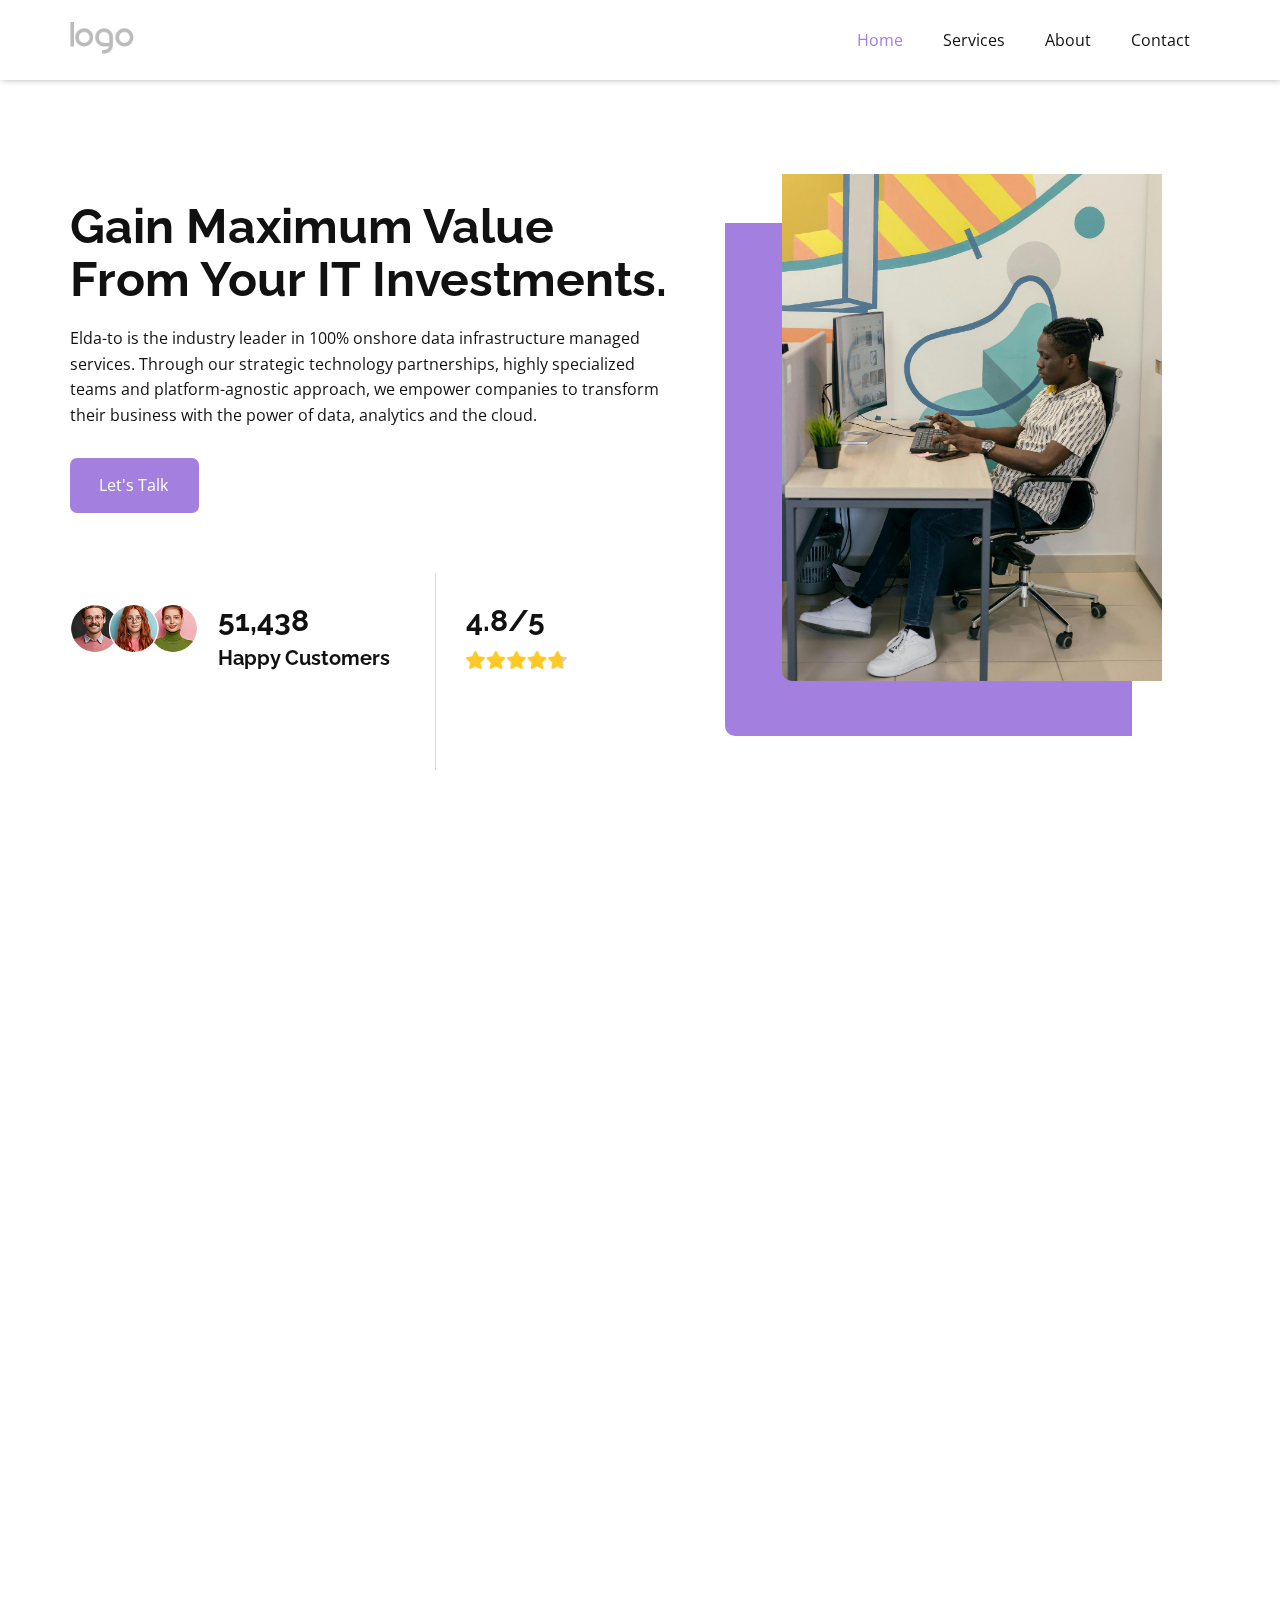
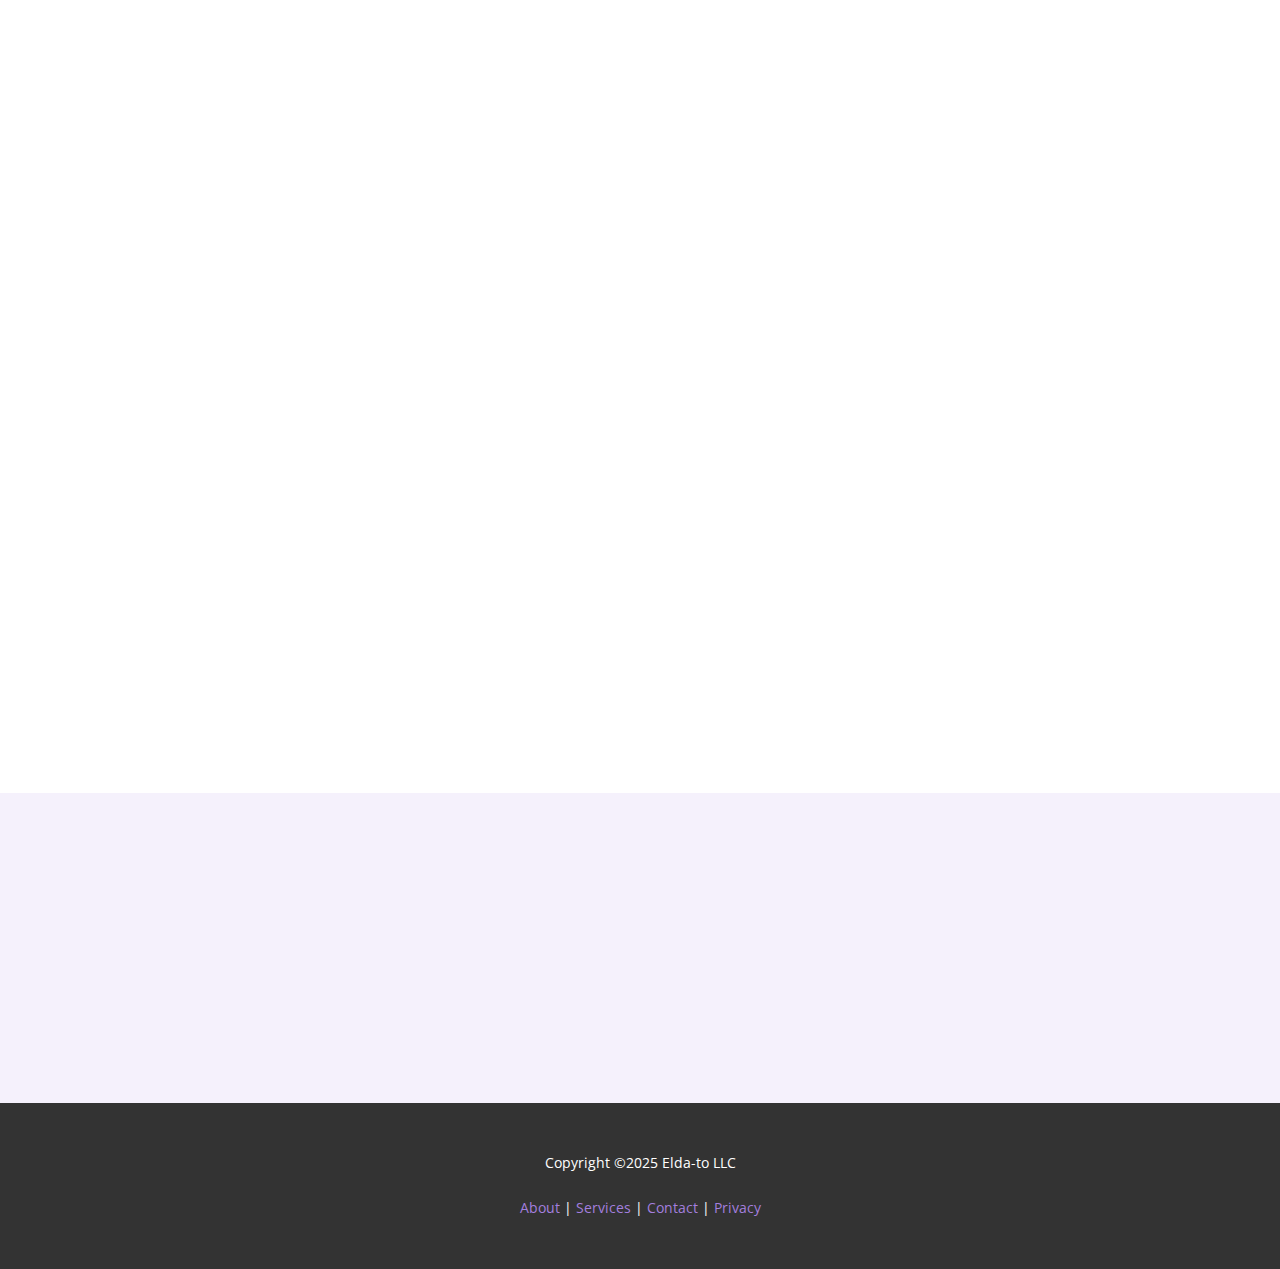
==== index.html @ 688929c7 "fix: footer and sitemap" ====
<!DOCTYPE html>
<html style="font-size: 16px;" lang="en"><head>
    <meta name="viewport" content="width=device-width, initial-scale=1.0">
    <meta charset="utf-8">
    <meta name="keywords" content="​We Provide Best Virtual Assistant Service, ​Simplify Your Work with a Virtual Assistant Company, ​Your Questions Answered, How It Works, Our Clients Say, ​Top Reasons to Partner With Us, ​Ready to Transform Your Productivity?, ​&nbsp;&nbsp;Let&amp;apos;s talk">
    <meta name="description" content="">
    <title>Home</title>
    <link rel="stylesheet" href="nicepage.css" media="screen">
<link rel="stylesheet" href="index.css" media="screen">
    <script class="u-script" type="text/javascript" src="jquery.js" defer=""></script>
    <script class="u-script" type="text/javascript" src="nicepage.js" defer=""></script>
    <meta name="generator" content="Nicepage 7.2.3, nicepage.com">
    
    
    
    
    
    
    <link id="u-theme-google-font" rel="stylesheet" href="https://fonts.googleapis.com/css?family=Raleway:100,100i,200,200i,300,300i,400,400i,500,500i,600,600i,700,700i,800,800i,900,900i|Open+Sans:300,300i,400,400i,500,500i,600,600i,700,700i,800,800i">
    <script type="application/ld+json">{
		"@context": "http://schema.org",
		"@type": "Organization",
		"name": "elda-to",
		"logo": "images/default-logo.png"
}</script>
    <meta name="theme-color" content="#a37fdf">
    <meta property="og:title" content="Home">
    <meta property="og:description" content="">
    <meta property="og:type" content="website">
  <meta data-intl-tel-input-cdn-path="intlTelInput/"></head>
  <body data-home-page="Home.html" data-home-page-title="Home" data-path-to-root="./" data-include-products="false" class="u-body u-xl-mode" data-lang="en"><header class="u-box-shadow u-clearfix u-header u-sticky u-sticky-c739 u-white u-header" id="sec-5bce"><div class="u-clearfix u-sheet u-valign-middle u-sheet-1">
        <a href="#" class="u-image u-logo u-image-1">
          <img src="images/default-logo.png" class="u-logo-image u-logo-image-1">
        </a>
        <nav class="u-menu u-menu-dropdown u-offcanvas u-menu-1">
          <div class="menu-collapse" style="font-size: 1rem; letter-spacing: 0px;">
            <a class="u-button-style u-custom-left-right-menu-spacing u-custom-padding-bottom u-custom-top-bottom-menu-spacing u-hamburger-link u-nav-link u-text-active-palette-1-base u-text-hover-palette-2-base" href="#">
              <svg class="u-svg-link" viewBox="0 0 24 24"><use xlink:href="#menu-hamburger"></use></svg>
              <svg class="u-svg-content" version="1.1" id="menu-hamburger" viewBox="0 0 16 16" x="0px" y="0px" xmlns:xlink="http://www.w3.org/1999/xlink" xmlns="http://www.w3.org/2000/svg"><g><rect y="1" width="16" height="2"></rect><rect y="7" width="16" height="2"></rect><rect y="13" width="16" height="2"></rect>
</g></svg>
            </a>
          </div>
          <div class="u-custom-menu u-nav-container">
            <ul class="u-nav u-unstyled u-nav-1"><li class="u-nav-item"><a class="u-button-style u-nav-link u-text-active-palette-1-base u-text-hover-palette-2-base" href="./" style="padding: 10px 20px;">Home</a>
</li><li class="u-nav-item"><a class="u-button-style u-nav-link u-text-active-palette-1-base u-text-hover-palette-2-base" href="#" style="padding: 10px 20px;">Services</a><div class="u-nav-popup"><ul class="u-h-spacing-20 u-nav u-unstyled u-v-spacing-10"><li class="u-nav-item"><a class="u-button-style u-nav-link u-white" href="Application.html">Application</a>
</li><li class="u-nav-item"><a class="u-button-style u-nav-link u-white" href="Cloud.html">Cloud</a>
</li><li class="u-nav-item"><a class="u-button-style u-nav-link u-white" href="Cybersecurity.html">Cybersecuity</a>
</li><li class="u-nav-item"><a class="u-button-style u-nav-link u-white" href="Database.html">Database</a>
</li><li class="u-nav-item"><a class="u-button-style u-nav-link u-white" href="Data-Analytics.html">Data Analytics</a>
</li></ul>
</div>
</li><li class="u-nav-item"><a class="u-button-style u-nav-link u-text-active-palette-1-base u-text-hover-palette-2-base" href="About.html" style="padding: 10px 20px;">About</a>
</li><li class="u-nav-item"><a class="u-button-style u-nav-link u-text-active-palette-1-base u-text-hover-palette-2-base" href="Contact.html" style="padding: 10px 20px;">Contact</a>
</li></ul>
          </div>
          <div class="u-custom-menu u-nav-container-collapse">
            <div class="u-black u-container-style u-inner-container-layout u-opacity u-opacity-95 u-sidenav">
              <div class="u-inner-container-layout u-sidenav-overflow">
                <div class="u-menu-close"></div>
                <ul class="u-align-center u-nav u-popupmenu-items u-unstyled u-nav-3"><li class="u-nav-item"><a class="u-button-style u-nav-link" href="./">Home</a>
</li><li class="u-nav-item"><a class="u-button-style u-nav-link" href="#">Services</a><div class="u-nav-popup"><ul class="u-h-spacing-20 u-nav u-unstyled u-v-spacing-10"><li class="u-nav-item"><a class="u-button-style u-nav-link" href="Application.html">Application</a>
</li><li class="u-nav-item"><a class="u-button-style u-nav-link" href="Cloud.html">Cloud</a>
</li><li class="u-nav-item"><a class="u-button-style u-nav-link" href="Cybersecurity.html">Cybersecuity</a>
</li><li class="u-nav-item"><a class="u-button-style u-nav-link" href="Database.html">Database</a>
</li><li class="u-nav-item"><a class="u-button-style u-nav-link" href="Data-Analytics.html">Data Analytics</a>
</li></ul>
</div>
</li><li class="u-nav-item"><a class="u-button-style u-nav-link" href="About.html">About</a>
</li><li class="u-nav-item"><a class="u-button-style u-nav-link" href="Contact.html">Contact</a>
</li></ul>
              </div>
            </div>
            <div class="u-black u-menu-overlay u-opacity u-opacity-70"></div>
          </div>
        </nav>
      </div><style class="u-sticky-style" data-style-id="c739">.u-sticky-fixed.u-sticky-c739, .u-body.u-sticky-fixed .u-sticky-c739 {
box-shadow: 5px 5px 20px 0 rgba(0,0,0,0.4) !important
}</style></header>
    <section class="u-clearfix u-container-align-center u-section-1" id="sec-f0ff">
      <div class="u-clearfix u-sheet u-sheet-1">
        <div class="data-layout-selected u-clearfix u-expanded-width u-layout-wrap u-layout-wrap-1">
          <div class="u-layout">
            <div class="u-layout-row">
              <div class="u-size-31-sm u-size-31-xs u-size-33-lg u-size-33-xl u-size-60-md">
                <div class="u-layout-col">
                  <div class="u-size-40">
                    <div class="u-layout-row">
                      <div class="u-container-style u-layout-cell u-size-60 u-layout-cell-1" data-animation-name="customAnimationIn" data-animation-duration="1500" data-animation-delay="200">
                        <div class="u-container-layout u-valign-middle u-container-layout-1">
                          <h2 class="u-text u-text-default u-text-1"> Gain Maximum Value From Your IT Investments.</h2>
                          <p class="u-text u-text-default u-text-2"> Elda-to is the industry leader in 100% onshore data infrastructure managed services. Through our strategic technology partnerships, highly specialized teams and platform-agnostic approach, we empower companies to transform their business with the power of data, analytics and the cloud.</p>
                          <a href="Contact.html" data-page-id="219253761" class="u-btn u-button-style u-radius u-btn-1">Let's Talk</a>
                        </div>
                      </div>
                    </div>
                  </div>
                  <div class="u-size-20">
                    <div class="u-layout-row">
                      <div class="u-container-style u-layout-cell u-size-35 u-layout-cell-2" data-animation-name="customAnimationIn" data-animation-duration="1500" data-animation-delay="500">
                        <div class="u-border-1 u-border-grey-15 u-border-no-bottom u-border-no-left u-border-no-top u-container-layout u-container-layout-2">
                          <img class="u-image u-image-contain u-image-default u-preserve-proportions u-image-1" src="images/items4.png" alt="" data-image-width="208" data-image-height="81">
                          <h3 class="u-text u-text-3" data-animation-name="counter" data-animation-event="scroll" data-animation-duration="3000"> 64,739</h3>
                          <h5 class="u-text u-text-4"> Happy Customers</h5>
                        </div>
                      </div>
                      <div class="u-container-style u-layout-cell u-size-25 u-layout-cell-3" data-animation-name="customAnimationIn" data-animation-duration="1500" data-animation-delay="500">
                        <div class="u-container-layout u-container-layout-3">
                          <h3 class="u-text u-text-default u-text-5"> 4.8/5</h3>
                          <img class="u-image u-image-contain u-image-default u-preserve-proportions u-image-2" src="images/stars.png" alt="" data-image-width="236" data-image-height="42">
                        </div>
                      </div>
                    </div>
                  </div>
                </div>
              </div>
              <div class="u-size-27-lg u-size-27-xl u-size-29-sm u-size-29-xs u-size-60-md">
                <div class="u-layout-col">
                  <div class="u-container-style u-layout-cell u-size-60 u-layout-cell-4">
                    <div class="u-container-layout u-valign-middle u-container-layout-4">
                      <div class="custom-expanded u-palette-1-base u-radius u-shape u-shape-round u-shape-1" data-animation-name="customAnimationIn" data-animation-duration="1500" data-animation-delay="500"></div>
                      <img class="u-image u-image-round u-radius u-image-3" src="images/pexels-mikhail-nilov-9301398.jpg" alt="" data-image-width="3621" data-image-height="5431" data-animation-name="flipIn" data-animation-duration="1200" data-animation-delay="0" data-animation-direction="X">
                    </div>
                  </div>
                </div>
              </div>
            </div>
          </div>
        </div>
      </div>
    </section>
    <section class="u-clearfix u-container-align-center u-section-2" id="sec-e104">
      <div class="u-clearfix u-sheet u-valign-middle u-sheet-1">
        <div class="data-layout-selected u-clearfix u-expanded-width u-gutter-24 u-layout-wrap u-layout-wrap-1">
          <div class="u-gutter-0 u-layout">
            <div class="u-layout-col">
              <div class="u-size-30">
                <div class="u-layout-row">
                  <div class="u-container-style u-layout-cell u-size-20 u-size-30-md u-layout-cell-1" data-animation-name="flipIn" data-animation-duration="1500" data-animation-delay="800" data-animation-direction="X">
                    <div class="u-container-layout u-valign-middle u-container-layout-1">
                      <h3 class="u-text u-text-default u-text-palette-1-base u-text-1"> Our Services<br>
                        <br>
                      </h3>
                      <p class="u-text u-text-default u-text-2">Experience the full potential of your business with Elda-to solutions. We provide unparalleled expertise across database, cloud, and business intelligence services.</p>
                      <a href="Contact.html" data-page-id="219253761" class="u-btn u-button-style u-radius u-btn-1"> Get started</a>
                    </div>
                  </div>
                  <div class="u-container-style u-layout-cell u-size-20 u-size-30-md u-layout-cell-2" data-animation-name="customAnimationIn" data-animation-duration="1200" data-animation-delay="0">
                    <div class="u-border-2 u-border-grey-10 u-container-layout u-valign-top u-container-layout-2">
                      <span class="u-align-left u-file-icon u-icon u-text-palette-1-base u-icon-1">
                        <img src="images/8111527-cfa0e75b.png" alt="">
                      </span>
                      <h4 class="u-align-left u-text u-text-default u-text-palette-1-base u-text-3">Cloud Services</h4>
                      <p class="u-align-left u-text u-text-default u-text-4">Get&nbsp;the expertise, insights and support you need to conquer the cloud with confidence.</p>
                      <a href="Cloud.html" data-page-id="80880388" class="u-active-none u-align-left u-border-active-palette-1-base u-border-hover-palette-1-base u-border-none u-btn u-button-style u-hover-none u-none u-text-active-black u-text-hover-black u-text-palette-1-base u-btn-2"> Learn More&nbsp;&nbsp;<span class="u-file-icon u-icon u-text-palette-1-base">
                          <img src="images/3.png" alt="">
                        </span>
                      </a>
                    </div>
                  </div>
                  <div class="u-container-style u-layout-cell u-size-20 u-size-60-md u-layout-cell-3" data-animation-name="customAnimationIn" data-animation-duration="1200" data-animation-delay="0">
                    <div class="u-border-2 u-border-grey-10 u-container-layout u-valign-top u-container-layout-3">
                      <span class="u-align-left u-file-icon u-icon u-text-palette-1-base u-icon-3">
                        <img src="images/15113284-93c023cd.png" alt="">
                      </span>
                      <h4 class="u-align-left u-text u-text-default u-text-palette-1-base u-text-5">Database Services</h4>
                      <p class="u-align-left u-text u-text-default u-text-6">Turn your database in into a poowerful differentiator with Elda-to's flexible, fully managed database service.</p>
                      <a href="Database.html" data-page-id="51917770" class="u-active-none u-align-left u-border-active-palette-1-base u-border-hover-palette-1-base u-border-none u-btn u-button-style u-hover-none u-none u-text-active-black u-text-hover-black u-text-palette-1-base u-btn-3"> Learn More&nbsp;&nbsp;<span class="u-file-icon u-icon u-text-palette-1-base">
                          <img src="images/3.png" alt="">
                        </span>
                      </a>
                    </div>
                  </div>
                </div>
              </div>
              <div class="u-size-30">
                <div class="u-layout-row">
                  <div class="u-container-style u-layout-cell u-size-20 u-size-30-md u-layout-cell-4" data-animation-name="customAnimationIn" data-animation-duration="1500" data-animation-delay="500">
                    <div class="u-border-2 u-border-grey-10 u-container-layout u-valign-top u-container-layout-4">
                      <span class="u-align-left u-file-icon u-icon u-text-palette-1-base u-icon-5">
                        <img src="images/686317-ca04ed73.png" alt="">
                      </span>
                      <h4 class="u-align-left u-text u-text-default u-text-palette-1-base u-text-7">Application Services</h4>
                      <p class="u-align-left u-text u-text-default u-text-8">Maximize the impact of your business-critical applications with Elda-to's application managed services. </p>
                      <a href="Application.html" data-page-id="307401505" class="u-active-none u-align-left u-border-active-palette-1-base u-border-hover-palette-1-base u-border-none u-btn u-button-style u-hover-none u-none u-text-active-black u-text-hover-black u-text-palette-1-base u-btn-4"> Learn More&nbsp;&nbsp;<span class="u-file-icon u-icon u-text-palette-1-base">
                          <img src="images/3.png" alt="">
                        </span>
                      </a>
                    </div>
                  </div>
                  <div class="u-container-style u-layout-cell u-size-20 u-size-30-md u-layout-cell-5" data-animation-name="customAnimationIn" data-animation-duration="1500" data-animation-delay="500">
                    <div class="u-border-2 u-border-grey-10 u-container-layout u-valign-top u-container-layout-5">
                      <span class="u-align-left u-file-icon u-icon u-text-palette-1-base u-icon-7">
                        <img src="images/1369153-c7413573.png" alt="">
                      </span>
                      <h4 class="u-align-left u-text u-text-default u-text-palette-1-base u-text-9">Data Analytics Services</h4>
                      <p class="u-align-left u-text u-text-default u-text-10">Turn business-critical data into actionable insights with Elda-to's data analytics and reporting services.</p>
                      <a href="Data-Analytics.html" data-page-id="51794098" class="u-active-none u-align-left u-border-active-palette-1-base u-border-hover-palette-1-base u-border-none u-btn u-button-style u-hover-none u-none u-text-active-black u-text-hover-black u-text-palette-1-base u-btn-5"> Learn More&nbsp;&nbsp;<span class="u-file-icon u-icon u-text-palette-1-base">
                          <img src="images/3.png" alt="">
                        </span>
                      </a>
                    </div>
                  </div>
                  <div class="u-container-style u-layout-cell u-size-20 u-size-60-md u-layout-cell-6" data-animation-name="customAnimationIn" data-animation-duration="1500" data-animation-delay="500">
                    <div class="u-border-2 u-border-grey-10 u-container-layout u-valign-top u-container-layout-6">
                      <span class="u-align-left u-file-icon u-icon u-text-palette-1-base u-icon-9">
                        <img src="images/1858338-1f2c8a04.png" alt="">
                      </span>
                      <h4 class="u-align-left u-text u-text-default u-text-palette-1-base u-text-11">Cybersecurity</h4>
                      <p class="u-align-left u-text u-text-default u-text-12">Get&nbsp;industry knowledge and proven methodologies for building resilient security programs .</p>
                      <a href="Cybersecurity.html" data-page-id="830606397" class="u-active-none u-align-left u-border-active-palette-1-base u-border-hover-palette-1-base u-border-none u-btn u-button-style u-hover-none u-none u-text-active-black u-text-hover-black u-text-palette-1-base u-btn-6"> Learn More&nbsp;&nbsp;<span class="u-file-icon u-icon u-text-palette-1-base">
                          <img src="images/3.png" alt="">
                        </span>
                      </a>
                    </div>
                  </div>
                </div>
              </div>
            </div>
          </div>
        </div>
      </div>
    </section>
    <section class="u-clearfix u-container-align-left-md u-container-align-left-sm u-container-align-left-xs u-section-3" id="carousel_5526">
      <div class="u-clearfix u-sheet u-sheet-1">
        <div class="u-container-style u-expanded-width-md u-expanded-width-xs u-group u-shape-rectangle u-group-1" data-animation-name="customAnimationIn" data-animation-duration="1500" data-animation-delay="500">
          <div class="u-container-layout u-container-layout-1">
            <div class="custom-expanded u-palette-1-base u-radius u-shape u-shape-round u-shape-1"></div>
            <img class="u-image u-image-round u-radius u-image-1" src="images/pexels-divinetechygirl-1181496.jpg" alt="" data-image-width="4016" data-image-height="6016">
          </div>
        </div>
        <h2 class="u-align-left-md u-align-left-sm u-align-left-xs u-text u-text-1" data-animation-name="customAnimationIn" data-animation-duration="1500" data-animation-delay="700">The Core Values Behind Americas #1 DBA &amp; Cloud MSP</h2>
        <p class="u-align-left-md u-align-left-sm u-align-left-xs u-text u-text-2" data-animation-name="customAnimationIn" data-animation-duration="1500" data-animation-delay="500"> At Elda-to, we're dedicated to providing the best onshore DBA&nbsp;and cloud services possible. Here are the core values that drive our efforts and spark innovation for our clients.</p>
        <div class="u-expanded-width-md u-expanded-width-sm u-expanded-width-xs u-list u-list-1">
          <div class="u-repeater u-repeater-1">
            <div class="u-container-align-left u-container-style u-list-item u-repeater-item u-list-item-1" data-animation-name="customAnimationIn" data-animation-duration="1500" data-animation-delay="500">
              <div class="u-container-layout u-similar-container u-valign-top u-container-layout-2">
                <p class="u-align-left u-text u-text-3"> &nbsp;<span class="u-file-icon u-icon u-text-palette-1-base u-icon-1">
                    <img src="images/152352-d43c6772.png" alt="">
                  </span> Dedication
                </p>
              </div>
            </div>
            <div class="u-container-align-left u-container-style u-list-item u-repeater-item u-list-item-2" data-animation-name="customAnimationIn" data-animation-duration="1500" data-animation-delay="500">
              <div class="u-container-layout u-similar-container u-valign-top u-container-layout-3">
                <p class="u-align-left u-text u-text-4"> &nbsp;<span class="u-file-icon u-icon u-text-palette-1-base u-icon-2">
                    <img src="images/152352-d43c6772.png" alt="">
                  </span>&nbsp;​​Flexibility
                </p>
              </div>
            </div>
            <div class="u-container-align-left u-container-style u-list-item u-repeater-item u-list-item-3" data-animation-name="customAnimationIn" data-animation-duration="1500" data-animation-delay="500">
              <div class="u-container-layout u-similar-container u-valign-top u-container-layout-4">
                <p class="u-align-left u-text u-text-5"> &nbsp;<span class="u-file-icon u-icon u-text-palette-1-base u-icon-3">
                    <img src="images/152352-d43c6772.png" alt="">
                  </span>&nbsp;​Accountability
                </p>
              </div>
            </div>
            <div class="u-container-align-left u-container-style u-list-item u-repeater-item u-list-item-4" data-animation-name="customAnimationIn" data-animation-duration="1500" data-animation-delay="500">
              <div class="u-container-layout u-similar-container u-valign-top u-container-layout-5">
                <p class="u-align-left u-text u-text-6"> &nbsp;<span class="u-file-icon u-icon u-text-palette-1-base u-icon-4">
                    <img src="images/152352-d43c6772.png" alt="">
                  </span>&nbsp;​Teamwork
                </p>
              </div>
            </div>
          </div>
        </div>
        <a href="About.html" data-page-id="8295660" class="u-align-left-md u-align-left-sm u-align-left-xs u-btn u-button-style u-radius u-btn-1" data-animation-name="customAnimationIn" data-animation-duration="1500" data-animation-delay="200"> About Us</a>
      </div>
    </section>
    <section class="u-clearfix u-container-align-center u-palette-1-light-3 u-valign-middle u-section-4" id="carousel_cd14">
      <div class="custom-expanded u-list u-list-1">
        <div class="u-repeater u-repeater-1">
          <div class="u-container-style u-list-item u-repeater-item u-list-item-1" data-animation-name="customAnimationIn" data-animation-duration="1000" data-animation-delay="200">
            <div class="u-container-layout u-similar-container u-valign-middle-sm u-valign-middle-xs u-container-layout-1">
              <h3 class="u-align-left u-text u-text-palette-1-base u-text-1" data-animation-name="counter" data-animation-event="scroll" data-animation-duration="250">5x</h3>
              <h6 class="u-align-left u-text u-text-2"> More IT projects completed with our Fractional CIO over 2 years for a specialty insurance provider.</h6>
            </div>
          </div>
          <div class="u-container-align-left u-container-style u-list-item u-repeater-item u-list-item-2" data-animation-name="customAnimationIn" data-animation-duration="1000" data-animation-delay="200">
            <div class="u-container-layout u-similar-container u-valign-middle-sm u-valign-middle-xs u-container-layout-2">
              <h3 class="u-align-left u-text u-text-palette-1-base u-text-3" data-animation-name="counter" data-animation-event="scroll" data-animation-duration="250">60%</h3>
              <h6 class="u-align-left u-text u-text-4"> Savings in staffing costs incurred by nonprofit organizations utilizing cross-database team support.</h6>
            </div>
          </div>
          <div class="u-container-style u-list-item u-repeater-item u-list-item-3" data-animation-name="customAnimationIn" data-animation-duration="1000" data-animation-delay="200">
            <div class="u-container-layout u-similar-container u-valign-middle-sm u-valign-middle-xs u-container-layout-3">
              <h3 class="u-align-left u-text u-text-palette-1-base u-text-5" data-animation-name="counter" data-animation-event="scroll" data-animation-duration="250">$50k</h3>
              <h6 class="u-align-left u-text u-text-6"> Cost avoidance by utility companies identified through an Oracle licensing pre-compliance audit.</h6>
            </div>
          </div>
          <div class="u-container-style u-list-item u-repeater-item u-list-item-4" data-animation-name="customAnimationIn" data-animation-duration="1000" data-animation-delay="200">
            <div class="u-container-layout u-similar-container u-valign-middle-sm u-valign-middle-xs u-container-layout-4">
              <h3 class="u-align-left u-text u-text-palette-1-base u-text-7" data-animation-name="counter" data-animation-event="scroll" data-animation-duration="250">70%</h3>
              <h6 class="u-align-left u-text u-text-8"> Improvement in performance tuning and query optimization for multinational specialty insurance provider.</h6>
            </div>
          </div>
        </div>
      </div>
    </section>
    
    
    
    <footer class="u-align-center u-clearfix u-container-align-center u-footer u-grey-80 u-footer" id="sec-553b"><div class="u-clearfix u-sheet u-sheet-1">
        <p class="u-small-text u-text u-text-variant u-text-1">Copyright ​©2025 <a href="./" data-page-id="727101543" class="u-active-none u-border-none u-btn u-button-link u-button-style u-hover-none u-none u-text-white u-btn-1">Elda-to LLC</a>
          <br>
          <br>
          <a href="About.html" data-page-id="8295660" class="u-active-none u-border-none u-btn u-button-link u-button-style u-hover-none u-none u-text-palette-1-base u-btn-2">About </a>| <a href="./#sec-e104" data-page-id="727101543" class="u-active-none u-border-none u-btn u-button-link u-button-style u-hover-none u-none u-text-palette-1-base u-btn-3">Services</a> | <a href="Contact.html" data-page-id="219253761" class="u-active-none u-border-none u-btn u-button-link u-button-style u-hover-none u-none u-text-palette-1-base u-btn-4">Contact</a> |&nbsp;<a href="Privacy-Policy.html" data-page-id="17024920" class="u-active-none u-border-none u-btn u-button-link u-button-style u-hover-none u-none u-text-palette-1-base u-btn-5">Privacy</a>
        </p>
      </div></footer>
  
</body></html>
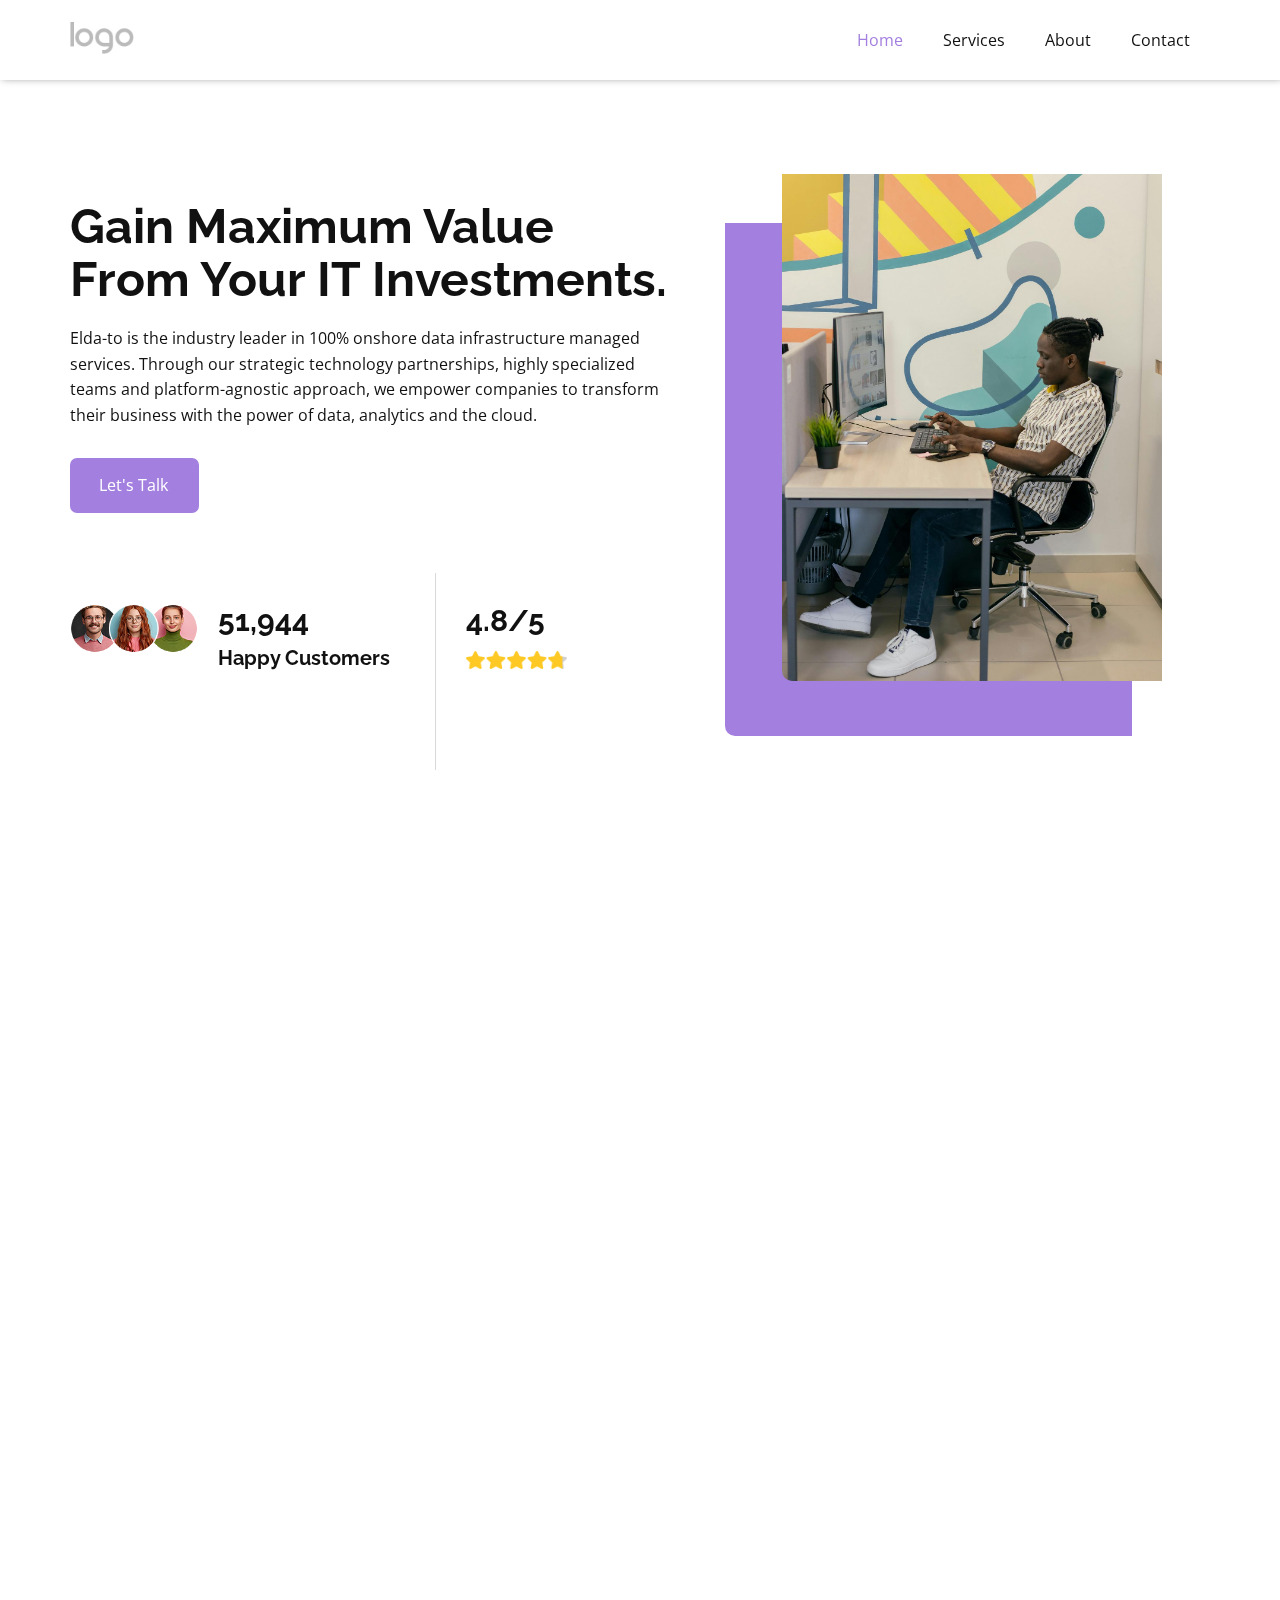
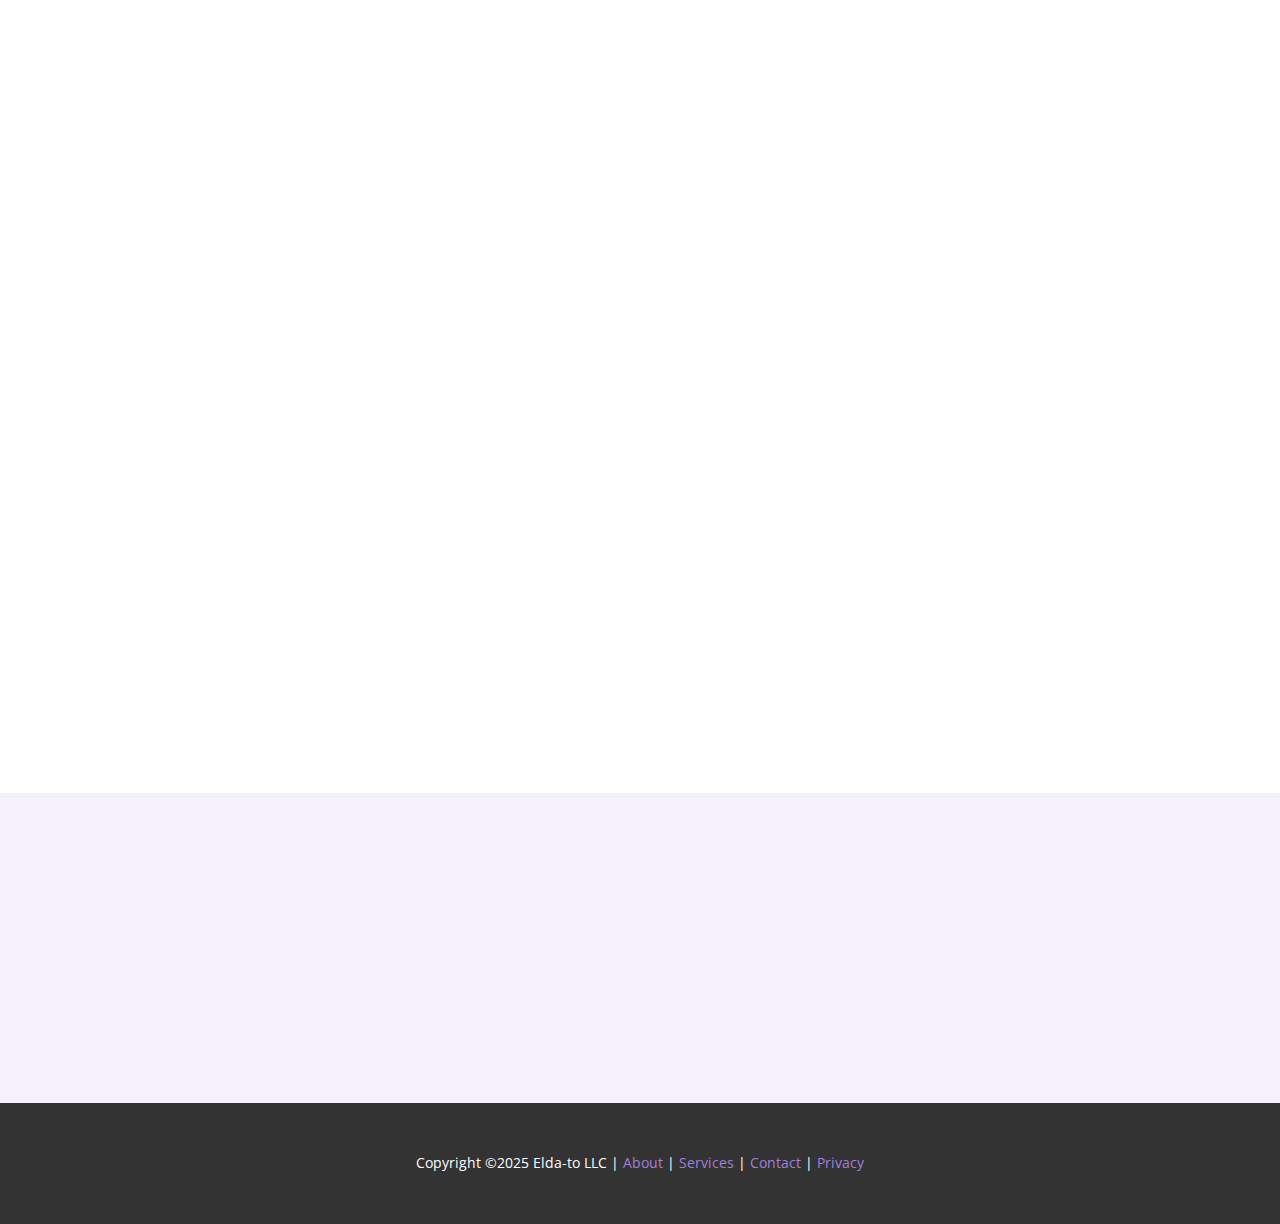
==== commit 9736e0f0: "fix: footer and sitemap" ====
--- a/index.html
+++ b/index.html
@@ -302,11 +302,8 @@
     
     
     
-    <footer class="u-align-center u-clearfix u-container-align-center u-footer u-grey-80 u-footer" id="sec-553b"><div class="u-clearfix u-sheet u-sheet-1">
-        <p class="u-small-text u-text u-text-variant u-text-1">Copyright ​©2025 <a href="./" data-page-id="727101543" class="u-active-none u-border-none u-btn u-button-link u-button-style u-hover-none u-none u-text-white u-btn-1">Elda-to LLC</a>
-          <br>
-          <br>
-          <a href="About.html" data-page-id="8295660" class="u-active-none u-border-none u-btn u-button-link u-button-style u-hover-none u-none u-text-palette-1-base u-btn-2">About </a>| <a href="./#sec-e104" data-page-id="727101543" class="u-active-none u-border-none u-btn u-button-link u-button-style u-hover-none u-none u-text-palette-1-base u-btn-3">Services</a> | <a href="Contact.html" data-page-id="219253761" class="u-active-none u-border-none u-btn u-button-link u-button-style u-hover-none u-none u-text-palette-1-base u-btn-4">Contact</a> |&nbsp;<a href="Privacy-Policy.html" data-page-id="17024920" class="u-active-none u-border-none u-btn u-button-link u-button-style u-hover-none u-none u-text-palette-1-base u-btn-5">Privacy</a>
+    <footer class="u-align-center u-clearfix u-footer u-grey-80 u-footer" id="sec-553b"><div class="u-clearfix u-sheet u-sheet-1">
+        <p class="u-align-center u-small-text u-text u-text-variant u-text-1">Copyright ​©2025 <a href="./" data-page-id="727101543" class="u-active-none u-border-none u-btn u-button-link u-button-style u-hover-none u-none u-text-white u-btn-1">Elda-to LLC</a>&nbsp;|&nbsp;<a href="About.html" data-page-id="8295660" class="u-active-none u-border-none u-btn u-button-link u-button-style u-hover-none u-none u-text-palette-1-base u-btn-2">About </a>| <a href="./#sec-e104" data-page-id="727101543" class="u-active-none u-border-none u-btn u-button-link u-button-style u-hover-none u-none u-text-palette-1-base u-btn-3">Services</a> | <a href="Contact.html" data-page-id="219253761" class="u-active-none u-border-none u-btn u-button-link u-button-style u-hover-none u-none u-text-palette-1-base u-btn-4">Contact</a> |&nbsp;<a href="Privacy-Policy.html" data-page-id="17024920" class="u-active-none u-border-none u-btn u-button-link u-button-style u-hover-none u-none u-text-palette-1-base u-btn-5">Privacy</a>
         </p>
       </div></footer>
   
--- a/nicepage.css
+++ b/nicepage.css
@@ -44122,7 +44122,7 @@
 }
 
 .u-footer .u-text-1 {
-  width: 417px;
+  width: 503px;
   margin: 49px auto;
 }
 
@@ -44155,6 +44155,10 @@
   .u-footer .u-sheet-1 {
     min-height: 99px;
   }
+
+  .u-footer .u-text-1 {
+    width: 503px;
+  }
 }
 @media (max-width: 991px) {
   .u-footer .u-sheet-1 {
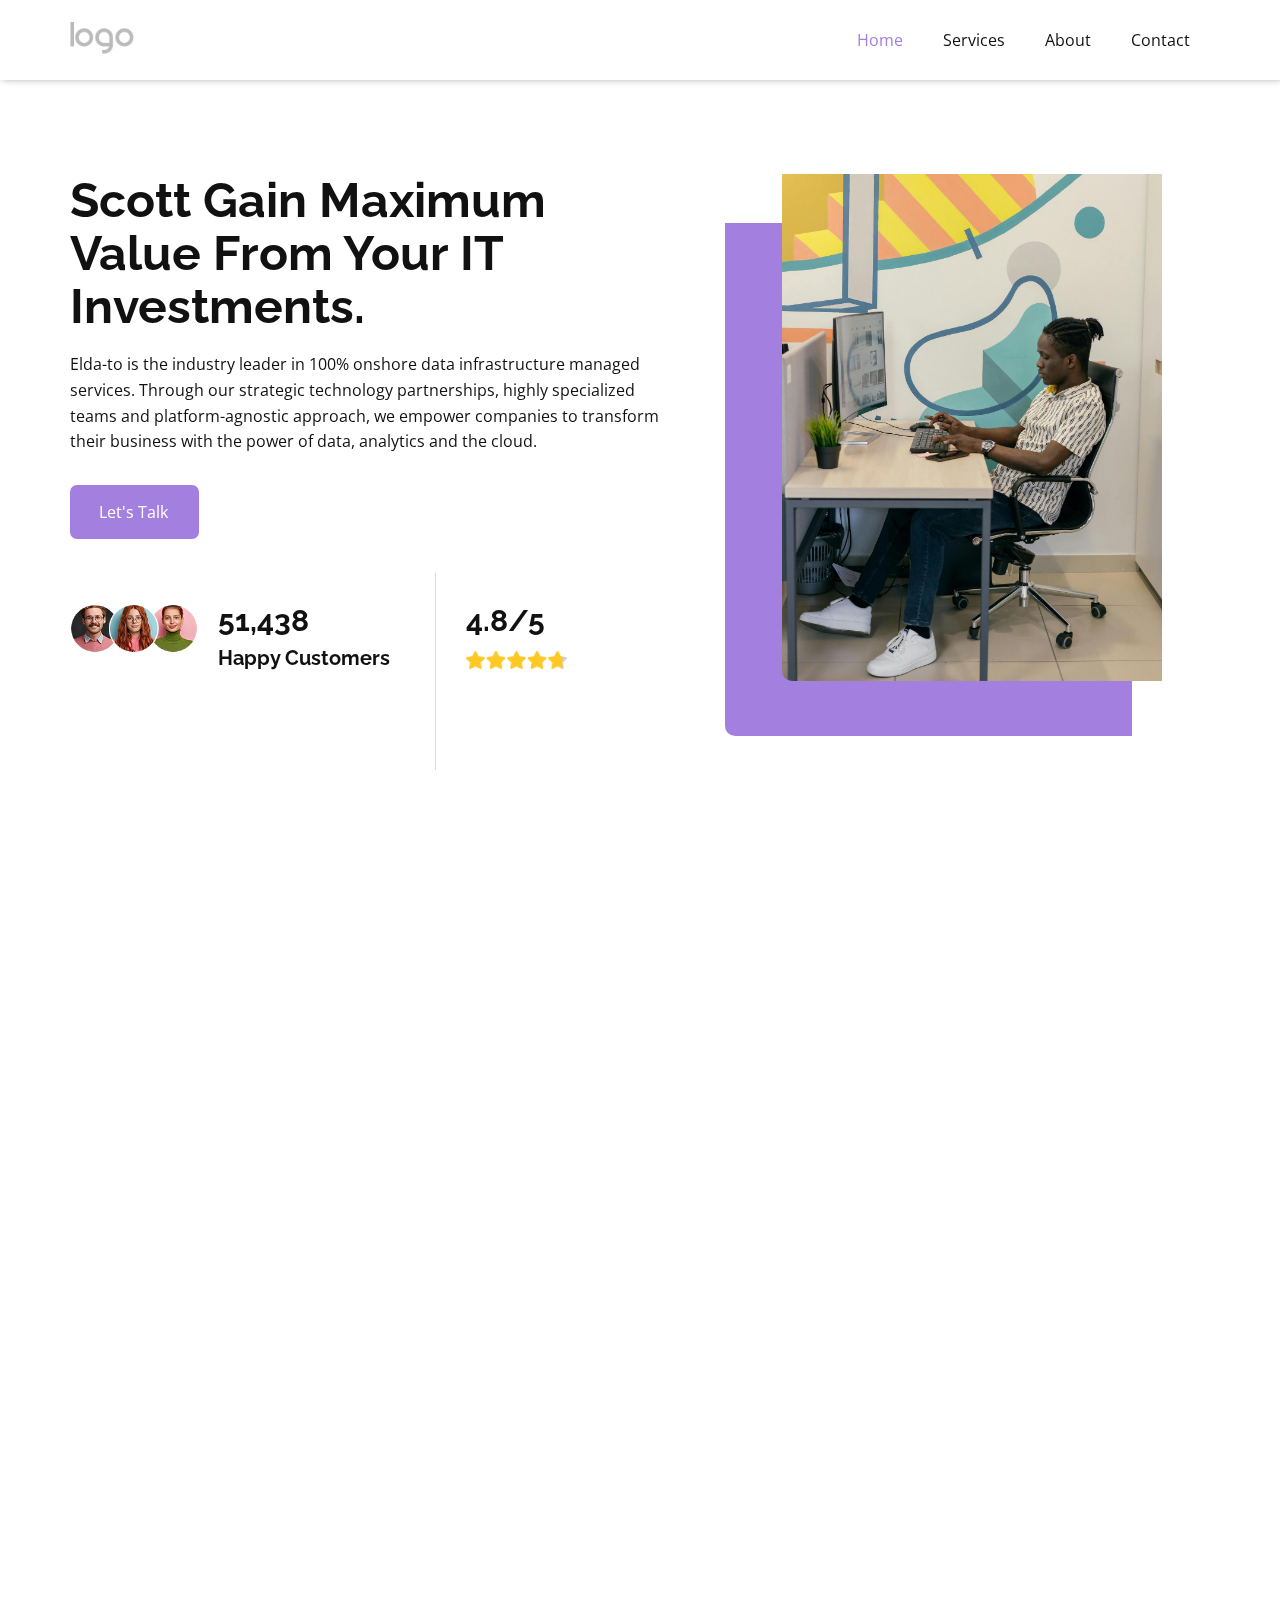
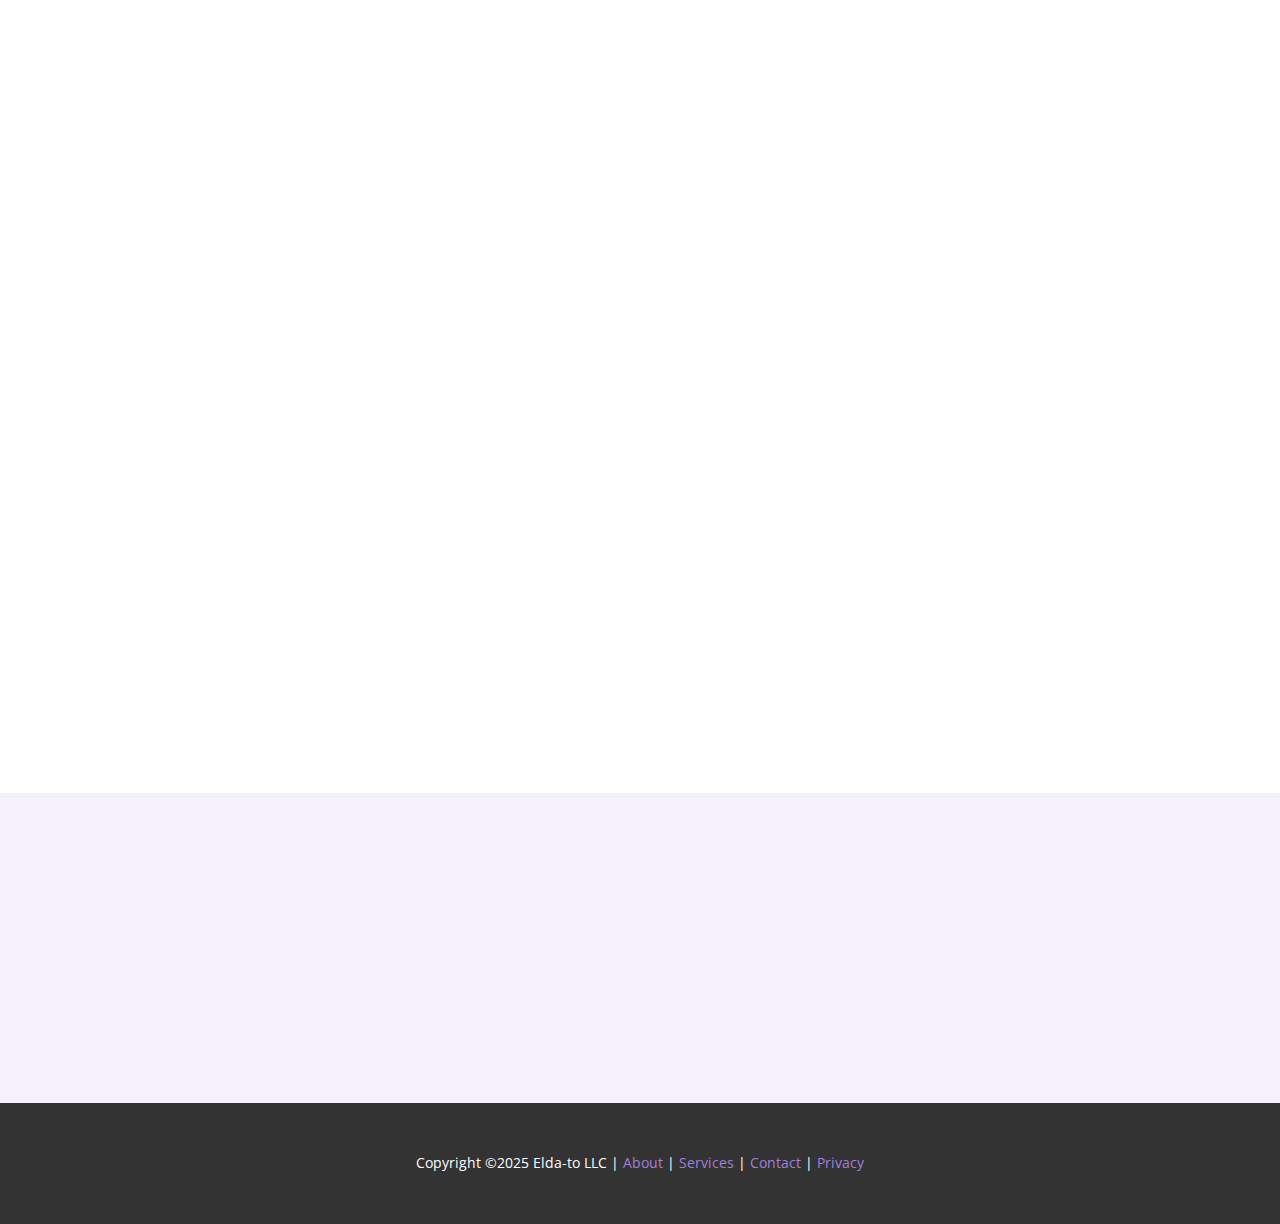
==== commit f14b1dce: "testing" ====
--- a/index.html
+++ b/index.html
@@ -87,7 +87,7 @@
                     <div class="u-layout-row">
                       <div class="u-container-style u-layout-cell u-size-60 u-layout-cell-1" data-animation-name="customAnimationIn" data-animation-duration="1500" data-animation-delay="200">
                         <div class="u-container-layout u-valign-middle u-container-layout-1">
-                          <h2 class="u-text u-text-default u-text-1"> Gain Maximum Value From Your IT Investments.</h2>
+                          <h2 class="u-text u-text-default u-text-1"> Scott Gain Maximum Value From Your IT Investments.</h2>
                           <p class="u-text u-text-default u-text-2"> Elda-to is the industry leader in 100% onshore data infrastructure managed services. Through our strategic technology partnerships, highly specialized teams and platform-agnostic approach, we empower companies to transform their business with the power of data, analytics and the cloud.</p>
                           <a href="Contact.html" data-page-id="219253761" class="u-btn u-button-style u-radius u-btn-1">Let's Talk</a>
                         </div>
@@ -302,7 +302,7 @@
     
     
     
-    <footer class="u-align-center u-clearfix u-footer u-grey-80 u-footer" id="sec-553b"><div class="u-clearfix u-sheet u-sheet-1">
+    <footer class="u-align-center u-clearfix u-container-align-center u-footer u-grey-80 u-footer" id="sec-553b"><div class="u-clearfix u-sheet u-sheet-1">
         <p class="u-align-center u-small-text u-text u-text-variant u-text-1">Copyright ​©2025 <a href="./" data-page-id="727101543" class="u-active-none u-border-none u-btn u-button-link u-button-style u-hover-none u-none u-text-white u-btn-1">Elda-to LLC</a>&nbsp;|&nbsp;<a href="About.html" data-page-id="8295660" class="u-active-none u-border-none u-btn u-button-link u-button-style u-hover-none u-none u-text-palette-1-base u-btn-2">About </a>| <a href="./#sec-e104" data-page-id="727101543" class="u-active-none u-border-none u-btn u-button-link u-button-style u-hover-none u-none u-text-palette-1-base u-btn-3">Services</a> | <a href="Contact.html" data-page-id="219253761" class="u-active-none u-border-none u-btn u-button-link u-button-style u-hover-none u-none u-text-palette-1-base u-btn-4">Contact</a> |&nbsp;<a href="Privacy-Policy.html" data-page-id="17024920" class="u-active-none u-border-none u-btn u-button-link u-button-style u-hover-none u-none u-text-palette-1-base u-btn-5">Privacy</a>
         </p>
       </div></footer>
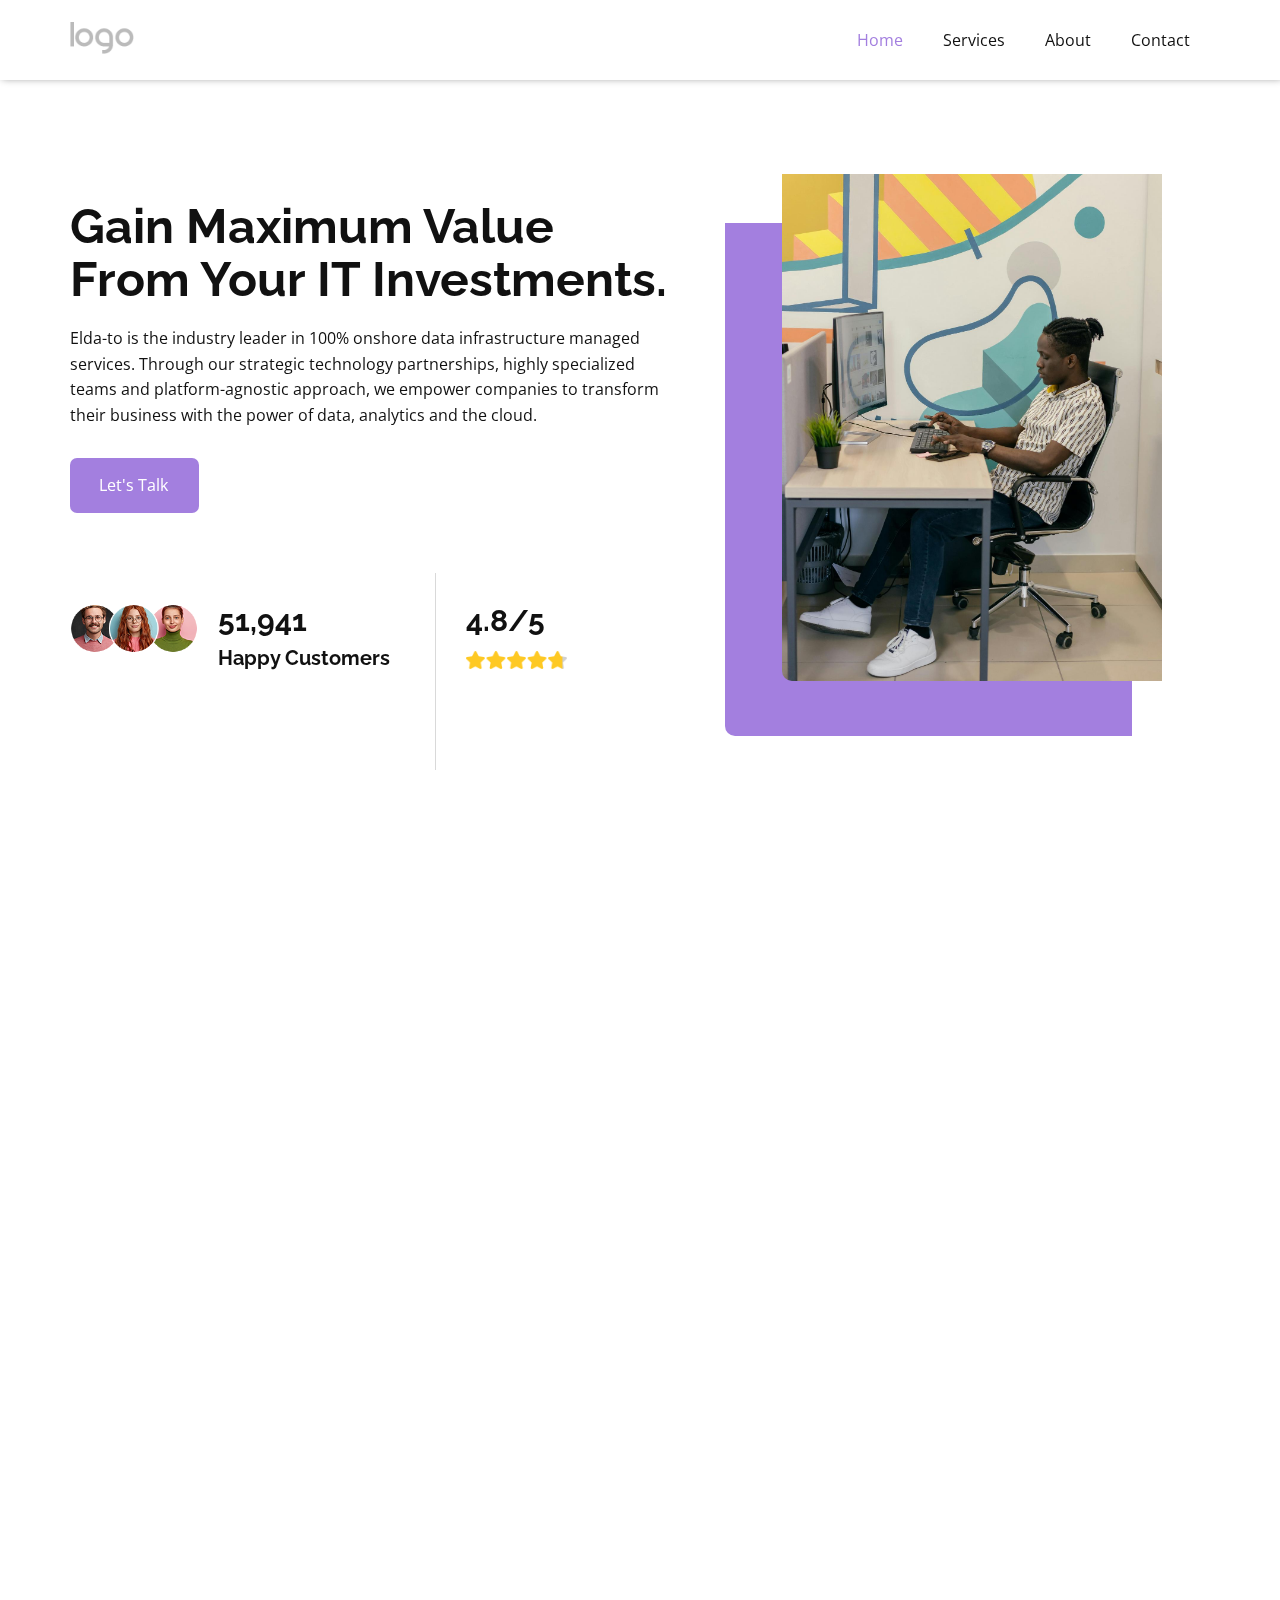
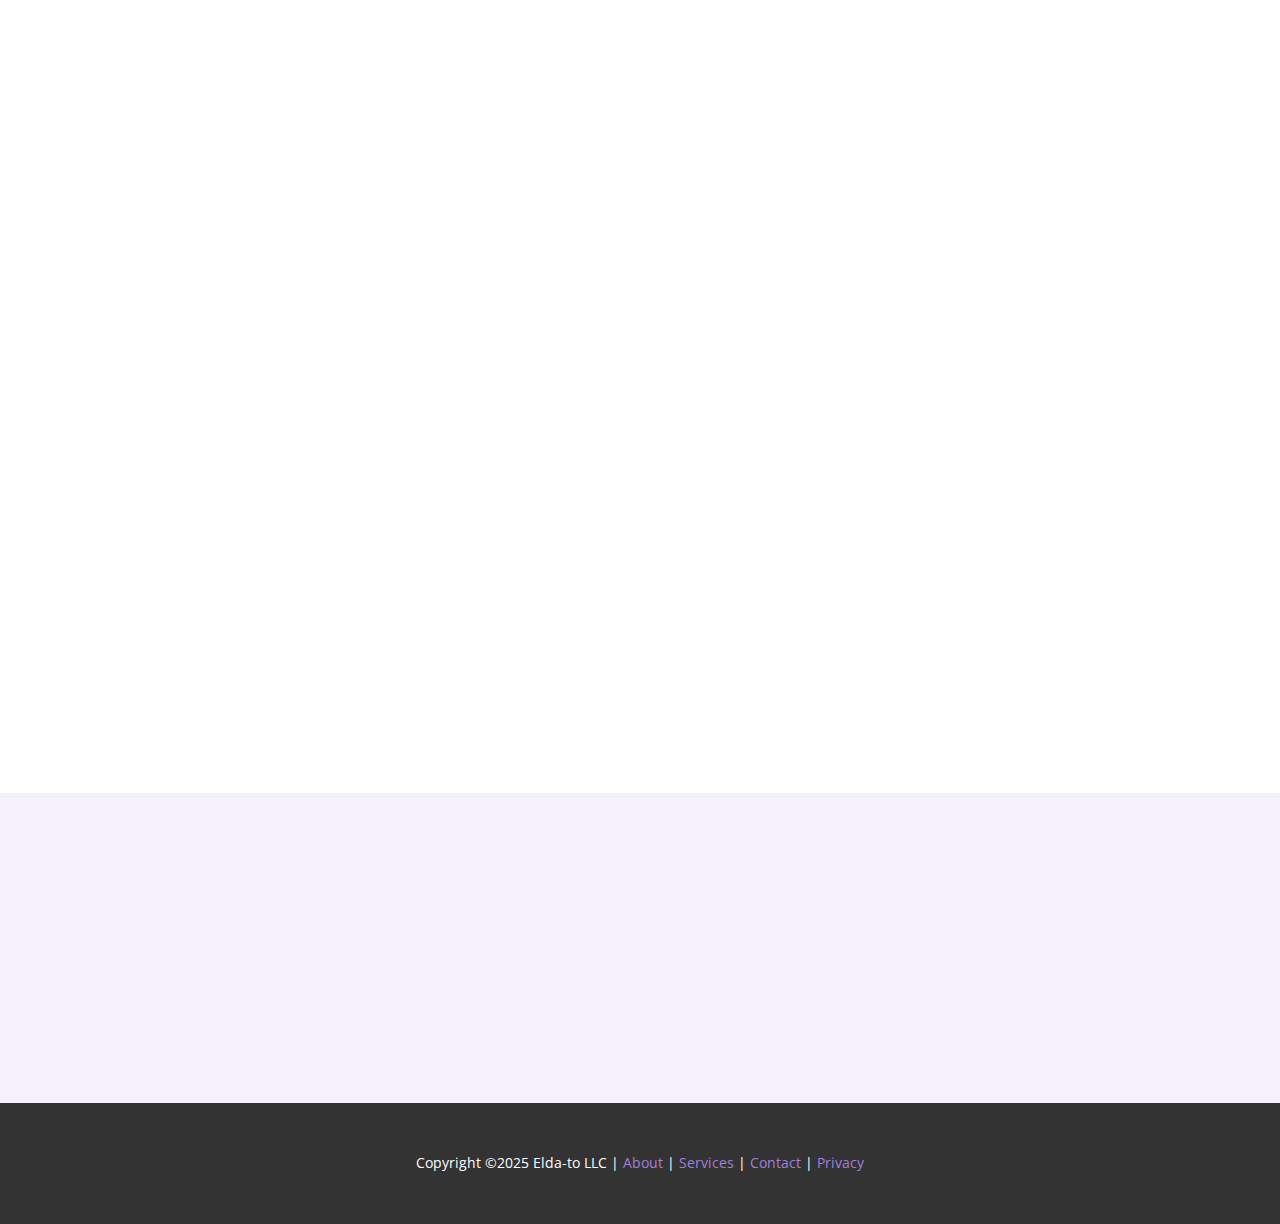
==== commit 083c91cb: "fix: remove test string" ====
--- a/index.html
+++ b/index.html
@@ -87,7 +87,7 @@
                     <div class="u-layout-row">
                       <div class="u-container-style u-layout-cell u-size-60 u-layout-cell-1" data-animation-name="customAnimationIn" data-animation-duration="1500" data-animation-delay="200">
                         <div class="u-container-layout u-valign-middle u-container-layout-1">
-                          <h2 class="u-text u-text-default u-text-1"> Scott Gain Maximum Value From Your IT Investments.</h2>
+                          <h2 class="u-text u-text-default u-text-1"> Gain Maximum Value From Your IT Investments.</h2>
                           <p class="u-text u-text-default u-text-2"> Elda-to is the industry leader in 100% onshore data infrastructure managed services. Through our strategic technology partnerships, highly specialized teams and platform-agnostic approach, we empower companies to transform their business with the power of data, analytics and the cloud.</p>
                           <a href="Contact.html" data-page-id="219253761" class="u-btn u-button-style u-radius u-btn-1">Let's Talk</a>
                         </div>
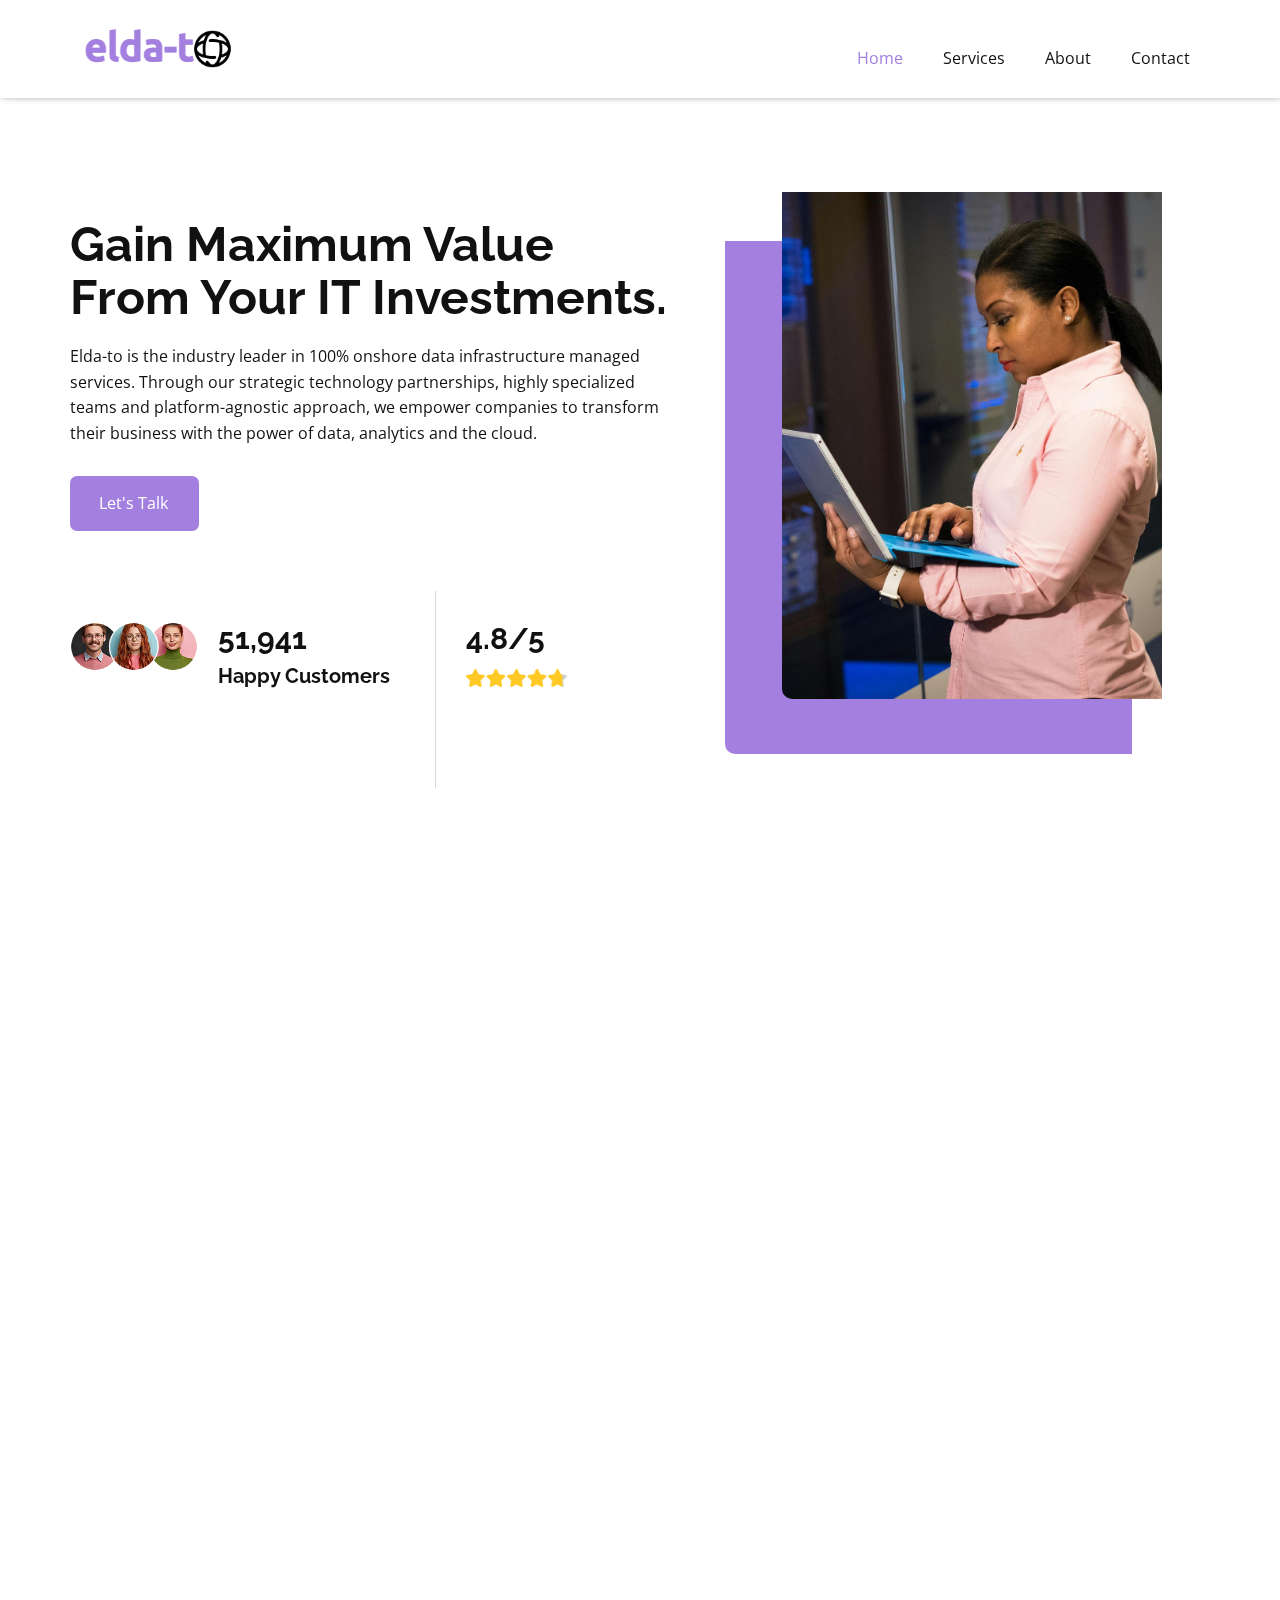
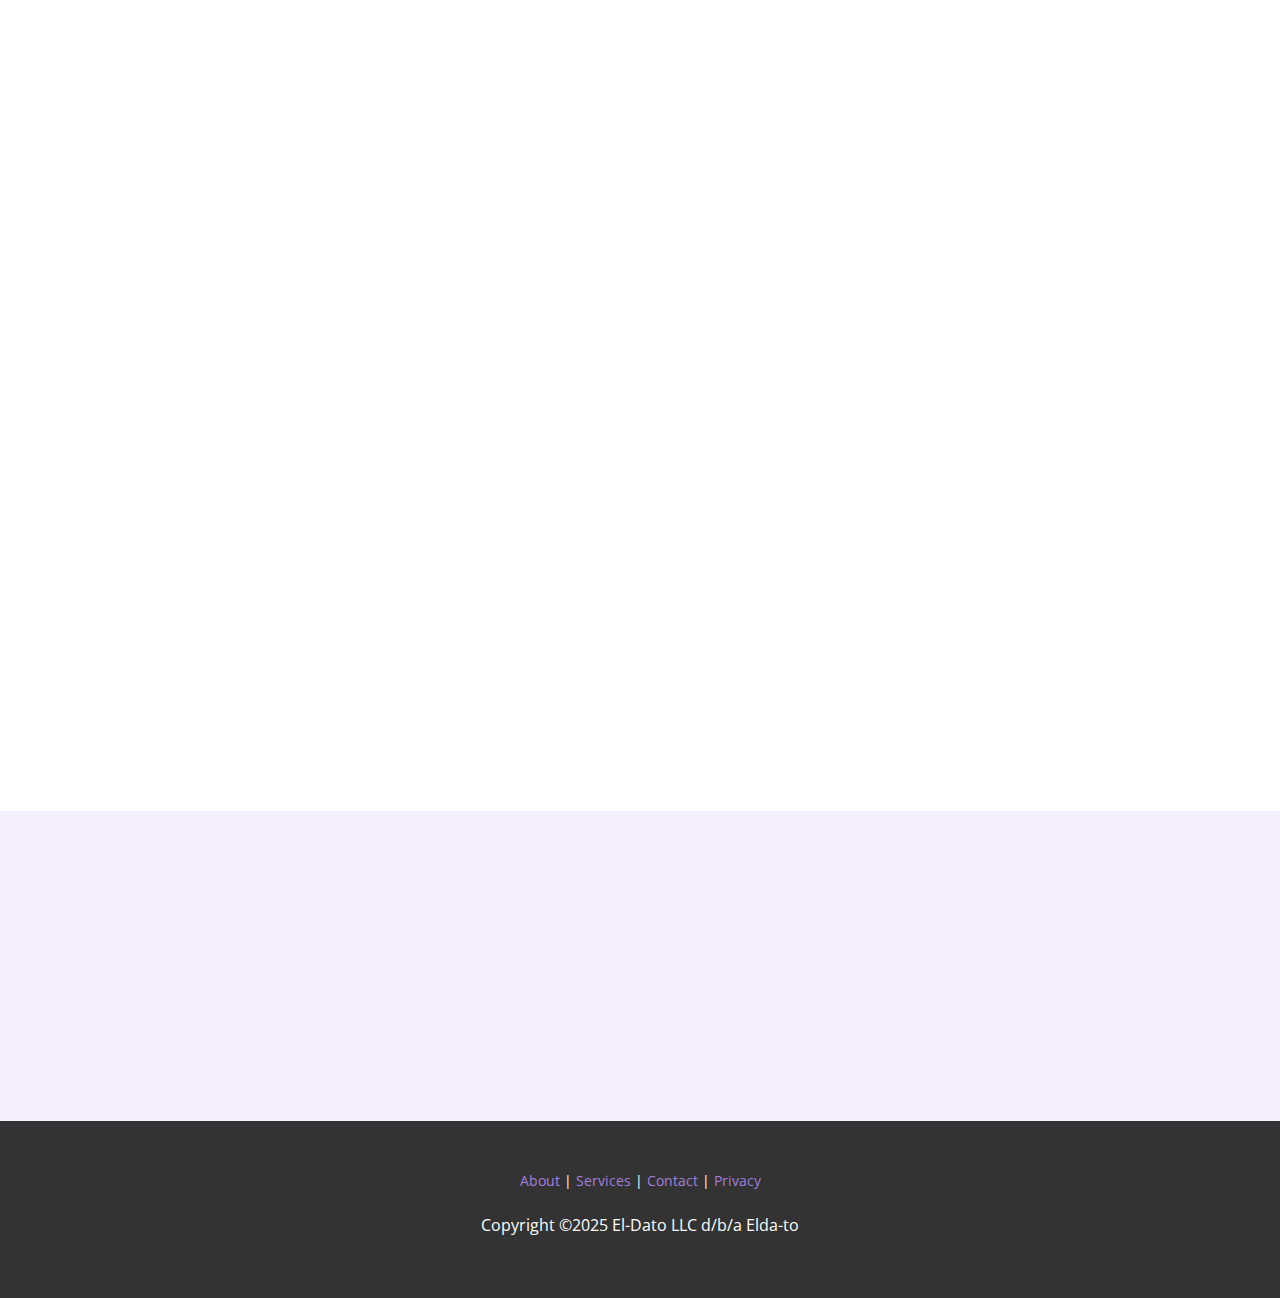
==== commit fc3090ba: "alpha-2025.01.27" ====
--- a/index.html
+++ b/index.html
@@ -1,9 +1,9 @@
 <!DOCTYPE html>
-<html style="font-size: 16px;" lang="en"><head>
+<html style="font-size: 16px;" lang="en-US"><head>
     <meta name="viewport" content="width=device-width, initial-scale=1.0">
     <meta charset="utf-8">
     <meta name="keywords" content="​We Provide Best Virtual Assistant Service, ​Simplify Your Work with a Virtual Assistant Company, ​Your Questions Answered, How It Works, Our Clients Say, ​Top Reasons to Partner With Us, ​Ready to Transform Your Productivity?, ​&nbsp;&nbsp;Let&amp;apos;s talk">
-    <meta name="description" content="">
+    <meta name="description" content="​Elda-to is the industry leader in 100% onshore data infrastructure managed services. Through our strategic technology partnerships, highly specialized teams and platform-agnostic approach, we empower companies to transform their business with the power of data, analytics and the cloud.">
     <title>Home</title>
     <link rel="stylesheet" href="nicepage.css" media="screen">
 <link rel="stylesheet" href="index.css" media="screen">
@@ -21,16 +21,16 @@
 		"@context": "http://schema.org",
 		"@type": "Organization",
 		"name": "elda-to",
-		"logo": "images/default-logo.png"
+		"logo": "images/logo.png"
 }</script>
     <meta name="theme-color" content="#a37fdf">
     <meta property="og:title" content="Home">
-    <meta property="og:description" content="">
+    <meta property="og:description" content="​Elda-to is the industry leader in 100% onshore data infrastructure managed services. Through our strategic technology partnerships, highly specialized teams and platform-agnostic approach, we empower companies to transform their business with the power of data, analytics and the cloud.">
     <meta property="og:type" content="website">
   <meta data-intl-tel-input-cdn-path="intlTelInput/"></head>
   <body data-home-page="Home.html" data-home-page-title="Home" data-path-to-root="./" data-include-products="false" class="u-body u-xl-mode" data-lang="en"><header class="u-box-shadow u-clearfix u-header u-sticky u-sticky-c739 u-white u-header" id="sec-5bce"><div class="u-clearfix u-sheet u-valign-middle u-sheet-1">
-        <a href="#" class="u-image u-logo u-image-1">
-          <img src="images/default-logo.png" class="u-logo-image u-logo-image-1">
+        <a href="#" class="u-image u-logo u-image-1" data-image-width="165" data-image-height="50">
+          <img src="images/logo.png" class="u-logo-image u-logo-image-1">
         </a>
         <nav class="u-menu u-menu-dropdown u-offcanvas u-menu-1">
           <div class="menu-collapse" style="font-size: 1rem; letter-spacing: 0px;">
@@ -118,7 +118,7 @@
                   <div class="u-container-style u-layout-cell u-size-60 u-layout-cell-4">
                     <div class="u-container-layout u-valign-middle u-container-layout-4">
                       <div class="custom-expanded u-palette-1-base u-radius u-shape u-shape-round u-shape-1" data-animation-name="customAnimationIn" data-animation-duration="1500" data-animation-delay="500"></div>
-                      <img class="u-image u-image-round u-radius u-image-3" src="images/pexels-mikhail-nilov-9301398.jpg" alt="" data-image-width="3621" data-image-height="5431" data-animation-name="flipIn" data-animation-duration="1200" data-animation-delay="0" data-animation-direction="X">
+                      <img class="u-image u-image-round u-radius u-image-3" src="images/pexels-divinetechygirl-1181341.jpg" alt="" data-image-width="6016" data-image-height="4016" data-animation-name="flipIn" data-animation-duration="1200" data-animation-delay="0" data-animation-direction="X">
                     </div>
                   </div>
                 </div>
@@ -303,8 +303,11 @@
     
     
     <footer class="u-align-center u-clearfix u-container-align-center u-footer u-grey-80 u-footer" id="sec-553b"><div class="u-clearfix u-sheet u-sheet-1">
-        <p class="u-align-center u-small-text u-text u-text-variant u-text-1">Copyright ​©2025 <a href="./" data-page-id="727101543" class="u-active-none u-border-none u-btn u-button-link u-button-style u-hover-none u-none u-text-white u-btn-1">Elda-to LLC</a>&nbsp;|&nbsp;<a href="About.html" data-page-id="8295660" class="u-active-none u-border-none u-btn u-button-link u-button-style u-hover-none u-none u-text-palette-1-base u-btn-2">About </a>| <a href="./#sec-e104" data-page-id="727101543" class="u-active-none u-border-none u-btn u-button-link u-button-style u-hover-none u-none u-text-palette-1-base u-btn-3">Services</a> | <a href="Contact.html" data-page-id="219253761" class="u-active-none u-border-none u-btn u-button-link u-button-style u-hover-none u-none u-text-palette-1-base u-btn-4">Contact</a> |&nbsp;<a href="Privacy-Policy.html" data-page-id="17024920" class="u-active-none u-border-none u-btn u-button-link u-button-style u-hover-none u-none u-text-palette-1-base u-btn-5">Privacy</a>
+        <p class="u-align-center u-small-text u-text u-text-variant u-text-1">
+          <a href="About.html" data-page-id="8295660" class="u-active-none u-border-none u-btn u-button-link u-button-style u-hover-none u-none u-text-palette-1-base u-btn-1">About </a>| <a href="./#sec-e104" data-page-id="727101543" class="u-active-none u-border-none u-btn u-button-link u-button-style u-hover-none u-none u-text-palette-1-base u-btn-2">Services</a> | <a href="Contact.html" data-page-id="219253761" class="u-active-none u-border-none u-btn u-button-link u-button-style u-hover-none u-none u-text-palette-1-base u-btn-3">Contact</a> |&nbsp;<a href="Privacy-Policy.html" data-page-id="17024920" class="u-active-none u-border-none u-btn u-button-link u-button-style u-hover-none u-none u-text-palette-1-base u-btn-4">Privacy</a>
+          <br>
         </p>
+        <p class="u-align-center u-text u-text-2"> Copyright ​©2025 El-Dato LLC d/b/a Elda-to</p>
       </div></footer>
   
 </body></html>--- a/nicepage.css
+++ b/nicepage.css
@@ -44072,8 +44072,8 @@
 }
 
 .u-header .u-image-1 {
-  width: 64px;
-  height: 32px;
+  width: 165px;
+  height: 50px;
   margin: 22px auto 0 0;
 }
 
@@ -44123,12 +44123,11 @@
 
 .u-footer .u-text-1 {
   width: 503px;
-  margin: 49px auto;
+  margin: 49px auto 0;
 }
 
 .u-footer .u-btn-1 {
   background-image: none;
-  color: rgba(0, 0, 0, 0);
   padding: 0;
 }
 
@@ -44147,35 +44146,29 @@
   padding: 0;
 }
 
-.u-footer .u-btn-5 {
-  background-image: none;
-  padding: 0;
+.u-footer .u-text-2 {
+  width: 503px;
+  margin-left: auto;
+  margin-right: auto;
+  margin-bottom: 60px;
 }
 @media (max-width: 1199px) {
-  .u-footer .u-sheet-1 {
-    min-height: 99px;
-  }
-
   .u-footer .u-text-1 {
     width: 503px;
   }
-}
-@media (max-width: 991px) {
-  .u-footer .u-sheet-1 {
-    min-height: 76px;
-  }
-}
-@media (max-width: 767px) {
-  .u-footer .u-sheet-1 {
-    min-height: 57px;
-  }
-}
+
+  .u-footer .u-text-2 {
+    width: 503px;
+  }
+}
+
+
 @media (max-width: 575px) {
-  .u-footer .u-sheet-1 {
-    min-height: 36px;
+  .u-footer .u-text-1 {
+    width: 340px;
   }
 
-  .u-footer .u-text-1 {
+  .u-footer .u-text-2 {
     width: 340px;
   }
 }
--- a/index.css
+++ b/index.css
@@ -110,6 +110,7 @@
   width: 380px;
   height: 507px;
   --bottom-left-radius: 10px;
+  object-position: 78.25% 50%;
   margin: -562px 20px 6px auto;
 }
 
@@ -351,6 +352,7 @@
 
 .u-section-2 .u-btn-2 {
   font-weight: 500;
+  font-size: 1rem;
   margin: 30px auto 0 0;
   padding: 0;
 }
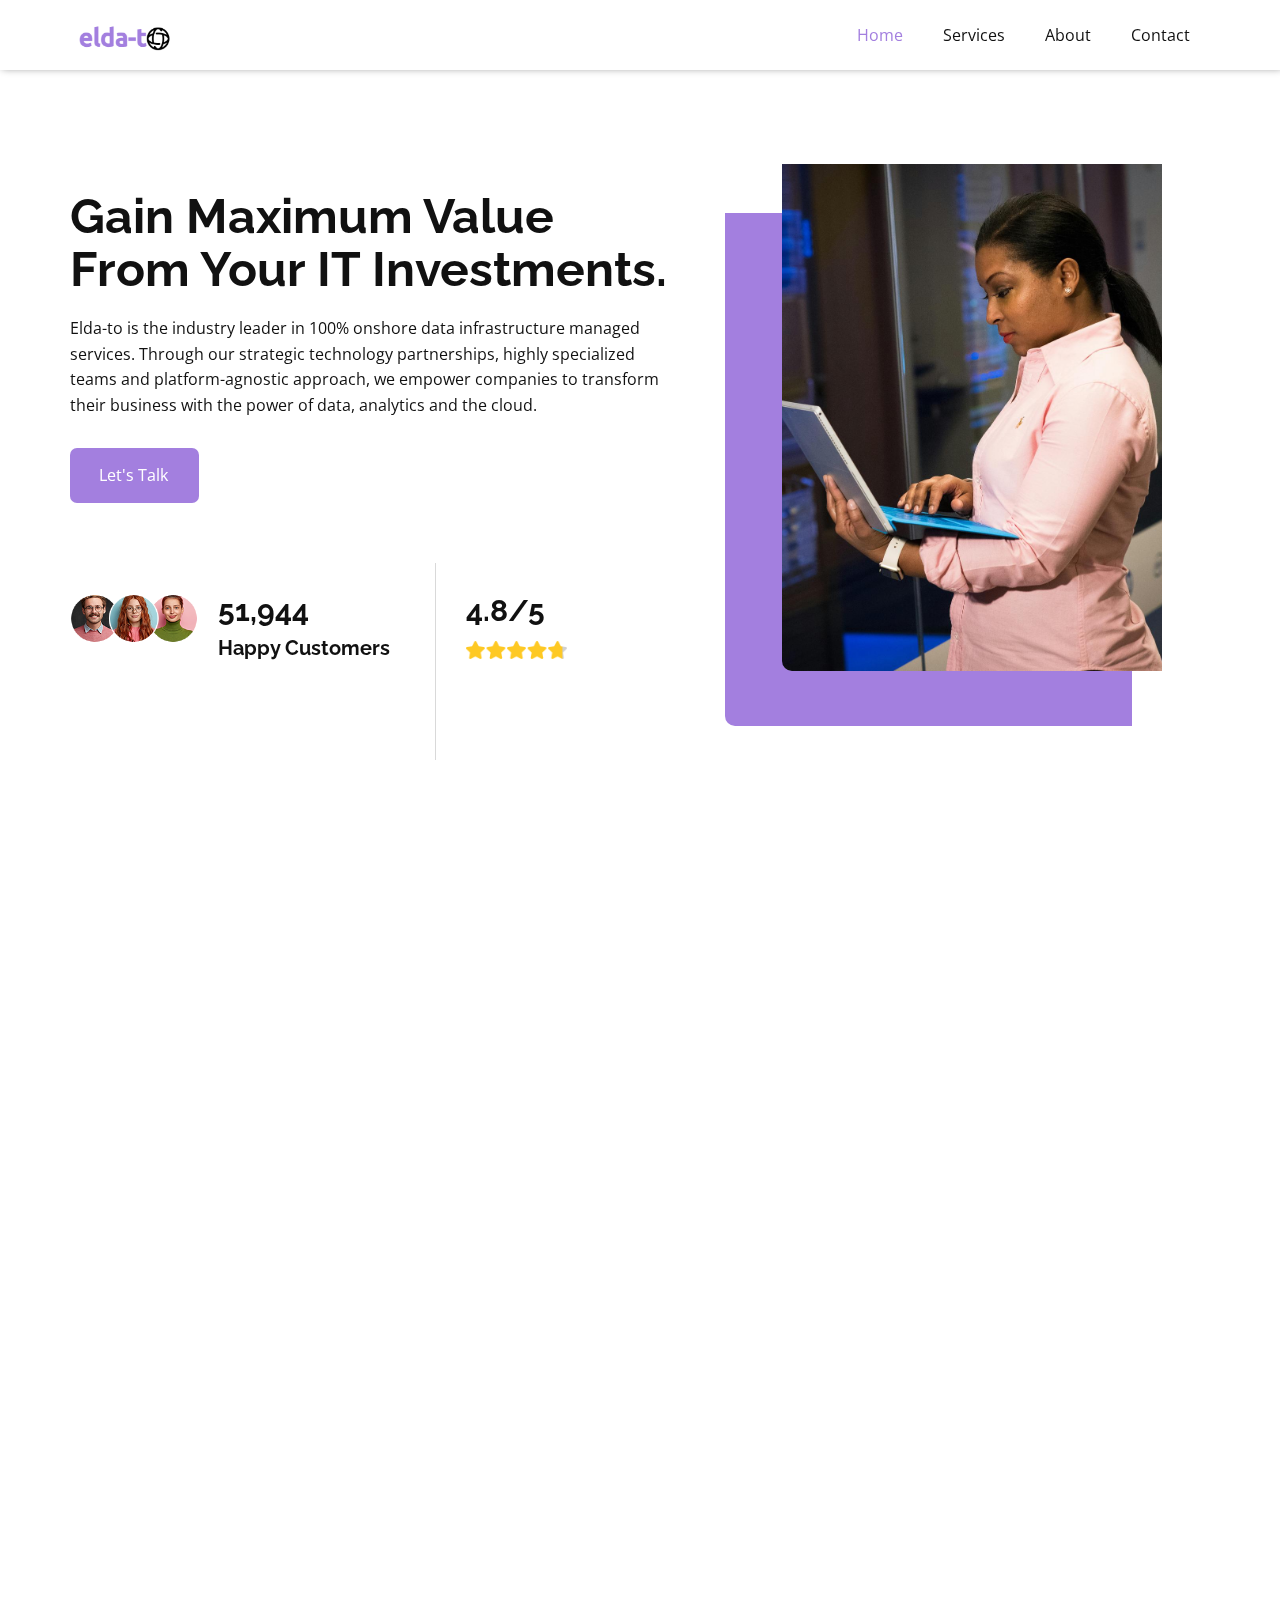
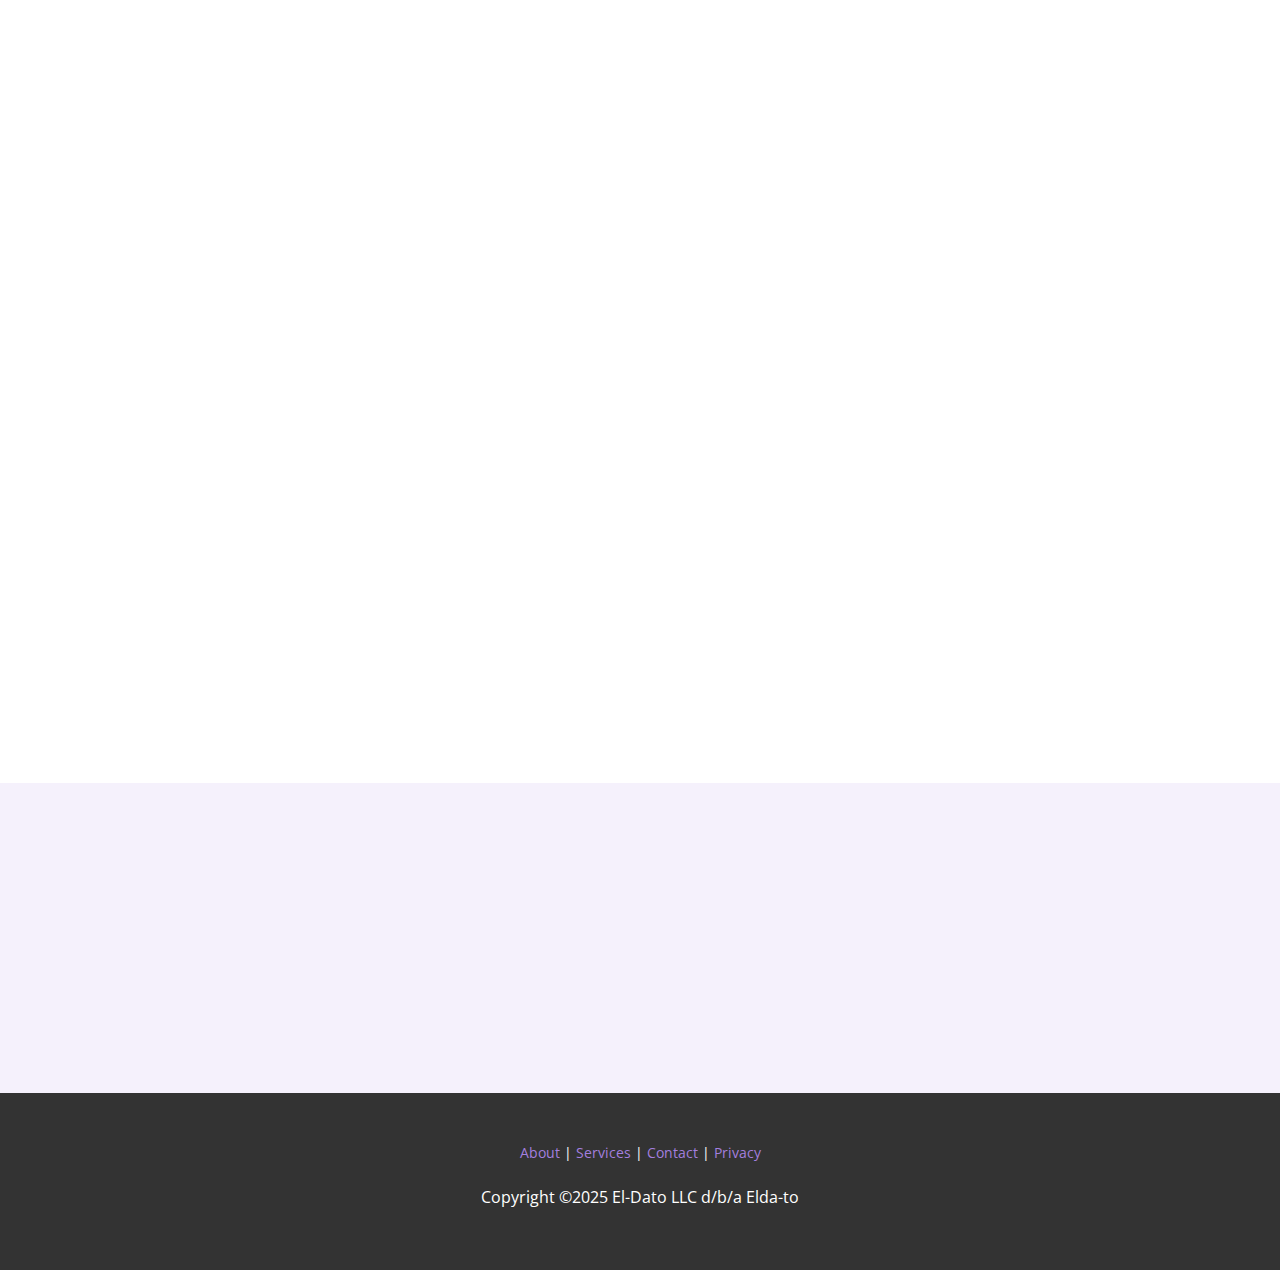
==== commit e33582f2: "fix: submenu drop shadow" ====
--- a/index.html
+++ b/index.html
@@ -10,6 +10,7 @@
     <script class="u-script" type="text/javascript" src="jquery.js" defer=""></script>
     <script class="u-script" type="text/javascript" src="nicepage.js" defer=""></script>
     <meta name="generator" content="Nicepage 7.2.3, nicepage.com">
+    <link rel="icon" href="images/favicon.ico">
     
     
     
@@ -42,7 +43,7 @@
           </div>
           <div class="u-custom-menu u-nav-container">
             <ul class="u-nav u-unstyled u-nav-1"><li class="u-nav-item"><a class="u-button-style u-nav-link u-text-active-palette-1-base u-text-hover-palette-2-base" href="./" style="padding: 10px 20px;">Home</a>
-</li><li class="u-nav-item"><a class="u-button-style u-nav-link u-text-active-palette-1-base u-text-hover-palette-2-base" href="#" style="padding: 10px 20px;">Services</a><div class="u-nav-popup"><ul class="u-h-spacing-20 u-nav u-unstyled u-v-spacing-10"><li class="u-nav-item"><a class="u-button-style u-nav-link u-white" href="Application.html">Application</a>
+</li><li class="u-nav-item"><a class="u-button-style u-nav-link u-text-active-palette-1-base u-text-hover-palette-2-base" href="#" style="padding: 10px 20px;">Services</a><div class="u-nav-popup"><ul class="u-h-spacing-20 u-nav u-unstyled u-v-spacing-10 u-nav-2"><li class="u-nav-item"><a class="u-button-style u-nav-link u-white" href="Application.html">Application</a>
 </li><li class="u-nav-item"><a class="u-button-style u-nav-link u-white" href="Cloud.html">Cloud</a>
 </li><li class="u-nav-item"><a class="u-button-style u-nav-link u-white" href="Cybersecurity.html">Cybersecuity</a>
 </li><li class="u-nav-item"><a class="u-button-style u-nav-link u-white" href="Database.html">Database</a>
@@ -58,7 +59,7 @@
               <div class="u-inner-container-layout u-sidenav-overflow">
                 <div class="u-menu-close"></div>
                 <ul class="u-align-center u-nav u-popupmenu-items u-unstyled u-nav-3"><li class="u-nav-item"><a class="u-button-style u-nav-link" href="./">Home</a>
-</li><li class="u-nav-item"><a class="u-button-style u-nav-link" href="#">Services</a><div class="u-nav-popup"><ul class="u-h-spacing-20 u-nav u-unstyled u-v-spacing-10"><li class="u-nav-item"><a class="u-button-style u-nav-link" href="Application.html">Application</a>
+</li><li class="u-nav-item"><a class="u-button-style u-nav-link" href="#">Services</a><div class="u-nav-popup"><ul class="u-h-spacing-20 u-nav u-unstyled u-v-spacing-10 u-nav-4"><li class="u-nav-item"><a class="u-button-style u-nav-link" href="Application.html">Application</a>
 </li><li class="u-nav-item"><a class="u-button-style u-nav-link" href="Cloud.html">Cloud</a>
 </li><li class="u-nav-item"><a class="u-button-style u-nav-link" href="Cybersecurity.html">Cybersecuity</a>
 </li><li class="u-nav-item"><a class="u-button-style u-nav-link" href="Database.html">Database</a>
@@ -152,7 +153,7 @@
                       <h4 class="u-align-left u-text u-text-default u-text-palette-1-base u-text-3">Cloud Services</h4>
                       <p class="u-align-left u-text u-text-default u-text-4">Get&nbsp;the expertise, insights and support you need to conquer the cloud with confidence.</p>
                       <a href="Cloud.html" data-page-id="80880388" class="u-active-none u-align-left u-border-active-palette-1-base u-border-hover-palette-1-base u-border-none u-btn u-button-style u-hover-none u-none u-text-active-black u-text-hover-black u-text-palette-1-base u-btn-2"> Learn More&nbsp;&nbsp;<span class="u-file-icon u-icon u-text-palette-1-base">
-                          <img src="images/3.png" alt="">
+                          <img src="images/4.png" alt="">
                         </span>
                       </a>
                     </div>
@@ -165,7 +166,7 @@
                       <h4 class="u-align-left u-text u-text-default u-text-palette-1-base u-text-5">Database Services</h4>
                       <p class="u-align-left u-text u-text-default u-text-6">Turn your database in into a poowerful differentiator with Elda-to's flexible, fully managed database service.</p>
                       <a href="Database.html" data-page-id="51917770" class="u-active-none u-align-left u-border-active-palette-1-base u-border-hover-palette-1-base u-border-none u-btn u-button-style u-hover-none u-none u-text-active-black u-text-hover-black u-text-palette-1-base u-btn-3"> Learn More&nbsp;&nbsp;<span class="u-file-icon u-icon u-text-palette-1-base">
-                          <img src="images/3.png" alt="">
+                          <img src="images/4.png" alt="">
                         </span>
                       </a>
                     </div>
@@ -182,7 +183,7 @@
                       <h4 class="u-align-left u-text u-text-default u-text-palette-1-base u-text-7">Application Services</h4>
                       <p class="u-align-left u-text u-text-default u-text-8">Maximize the impact of your business-critical applications with Elda-to's application managed services. </p>
                       <a href="Application.html" data-page-id="307401505" class="u-active-none u-align-left u-border-active-palette-1-base u-border-hover-palette-1-base u-border-none u-btn u-button-style u-hover-none u-none u-text-active-black u-text-hover-black u-text-palette-1-base u-btn-4"> Learn More&nbsp;&nbsp;<span class="u-file-icon u-icon u-text-palette-1-base">
-                          <img src="images/3.png" alt="">
+                          <img src="images/4.png" alt="">
                         </span>
                       </a>
                     </div>
@@ -195,7 +196,7 @@
                       <h4 class="u-align-left u-text u-text-default u-text-palette-1-base u-text-9">Data Analytics Services</h4>
                       <p class="u-align-left u-text u-text-default u-text-10">Turn business-critical data into actionable insights with Elda-to's data analytics and reporting services.</p>
                       <a href="Data-Analytics.html" data-page-id="51794098" class="u-active-none u-align-left u-border-active-palette-1-base u-border-hover-palette-1-base u-border-none u-btn u-button-style u-hover-none u-none u-text-active-black u-text-hover-black u-text-palette-1-base u-btn-5"> Learn More&nbsp;&nbsp;<span class="u-file-icon u-icon u-text-palette-1-base">
-                          <img src="images/3.png" alt="">
+                          <img src="images/4.png" alt="">
                         </span>
                       </a>
                     </div>
@@ -208,7 +209,7 @@
                       <h4 class="u-align-left u-text u-text-default u-text-palette-1-base u-text-11">Cybersecurity</h4>
                       <p class="u-align-left u-text u-text-default u-text-12">Get&nbsp;industry knowledge and proven methodologies for building resilient security programs .</p>
                       <a href="Cybersecurity.html" data-page-id="830606397" class="u-active-none u-align-left u-border-active-palette-1-base u-border-hover-palette-1-base u-border-none u-btn u-button-style u-hover-none u-none u-text-active-black u-text-hover-black u-text-palette-1-base u-btn-6"> Learn More&nbsp;&nbsp;<span class="u-file-icon u-icon u-text-palette-1-base">
-                          <img src="images/3.png" alt="">
+                          <img src="images/4.png" alt="">
                         </span>
                       </a>
                     </div>
--- a/nicepage.css
+++ b/nicepage.css
@@ -44068,13 +44068,13 @@
 }
 
 .u-header .u-sheet-1 {
-  min-height: 80px;
+  min-height: 70px;
 }
 
 .u-header .u-image-1 {
-  width: 165px;
-  height: 50px;
-  margin: 22px auto 0 0;
+  width: 102px;
+  height: 31px;
+  margin: 17px auto 0 0;
 }
 
 .u-header .u-logo-image-1 {
@@ -44083,15 +44083,23 @@
 }
 
 .u-header .u-menu-1 {
-  margin: -32px 0 22px auto;
+  margin: -36px 0 12px auto;
 }
 
 .u-header .u-nav-1 {
   font-size: 1rem;
 }
 
+.u-header .u-nav-2 {
+  box-shadow: 2px -2px 8px 0px rgba(128,128,128,1);
+}
+
 .u-header .u-nav-3 {
   font-size: 1.25rem;
+}
+
+.u-header .u-nav-4 {
+  box-shadow: 2px -2px 8px 0px rgba(128,128,128,1);
 }
 @media (max-width: 1199px) {
   .u-header .u-menu-1 {
@@ -44104,15 +44112,7 @@
 }
 
 
-@media (max-width: 575px) {
-  .u-header .u-image-1 {
-    margin-top: 24px;
-  }
 
-  .u-header .u-menu-1 {
-    margin-bottom: 24px;
-  }
-}
  .u-footer {
   background-image: none;
 }
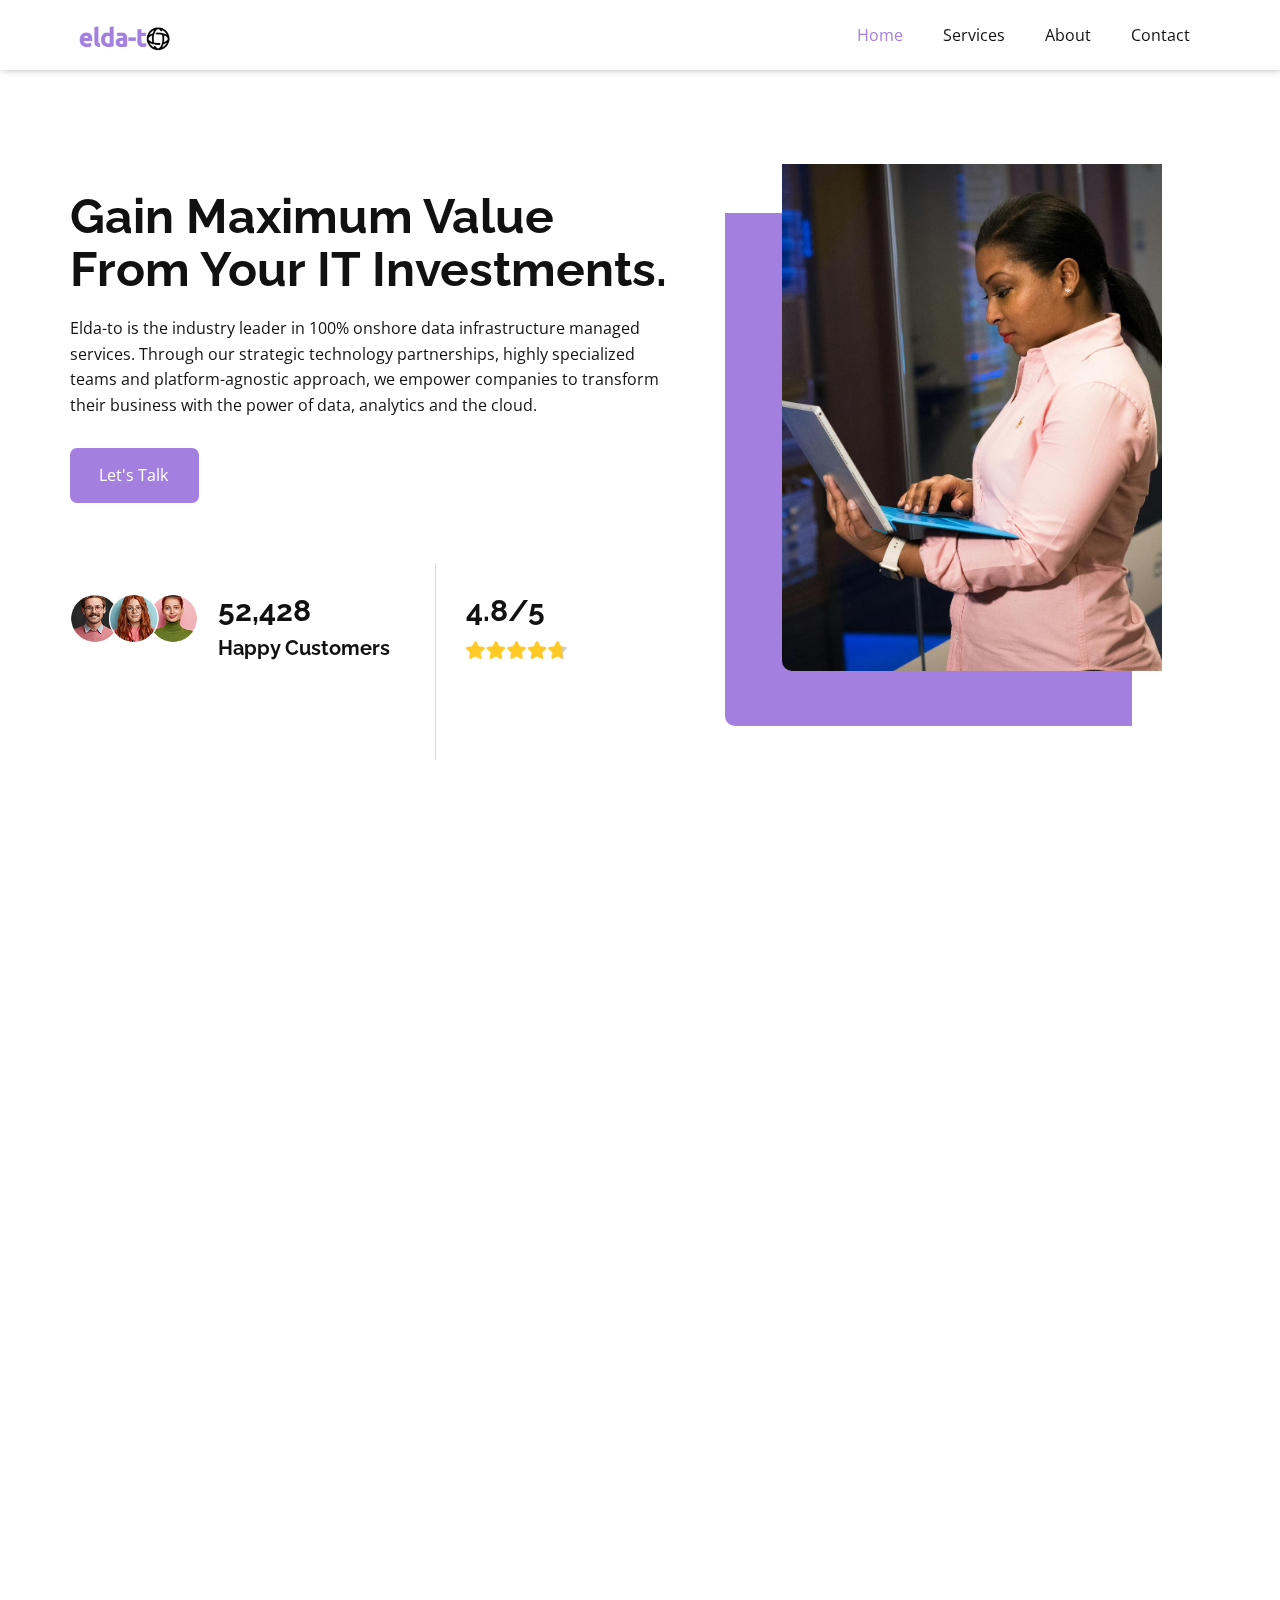
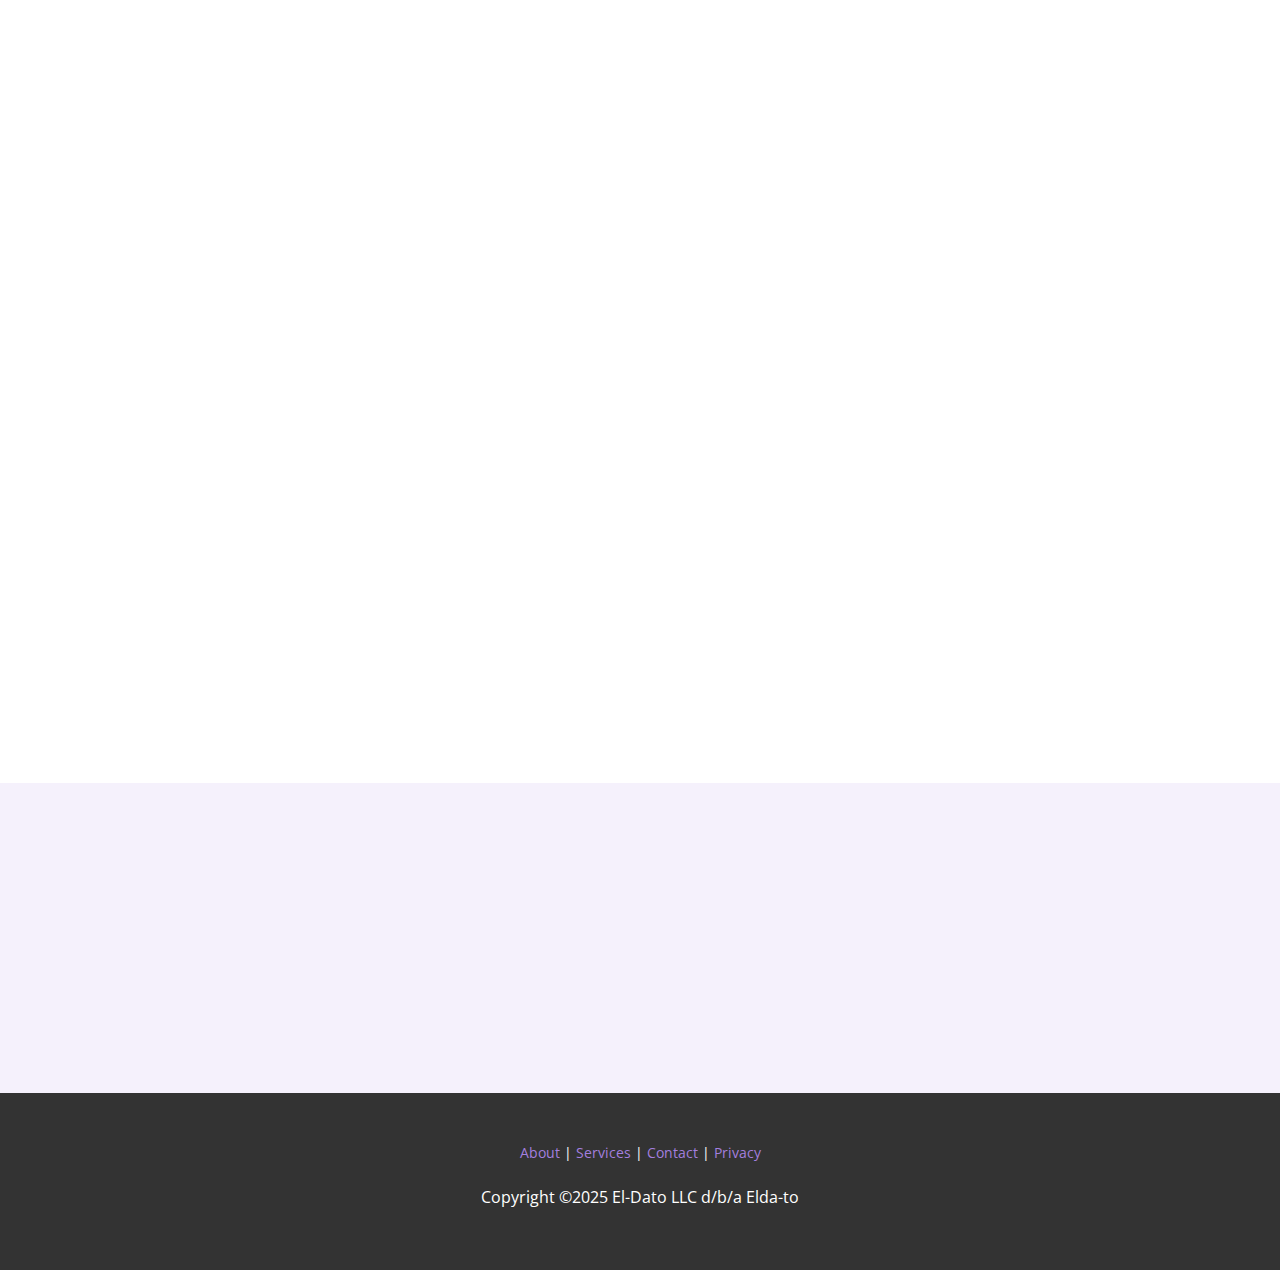
==== commit 4cd0f4f7: "alpha-2025.01.28" ====
--- a/index.html
+++ b/index.html
@@ -30,7 +30,7 @@
     <meta property="og:type" content="website">
   <meta data-intl-tel-input-cdn-path="intlTelInput/"></head>
   <body data-home-page="Home.html" data-home-page-title="Home" data-path-to-root="./" data-include-products="false" class="u-body u-xl-mode" data-lang="en"><header class="u-box-shadow u-clearfix u-header u-sticky u-sticky-c739 u-white u-header" id="sec-5bce"><div class="u-clearfix u-sheet u-valign-middle u-sheet-1">
-        <a href="#" class="u-image u-logo u-image-1" data-image-width="165" data-image-height="50">
+        <a href="./" data-page-id="727101543" class="u-image u-logo u-image-1" data-image-width="165" data-image-height="50" title="Home">
           <img src="images/logo.png" class="u-logo-image u-logo-image-1">
         </a>
         <nav class="u-menu u-menu-dropdown u-offcanvas u-menu-1">
